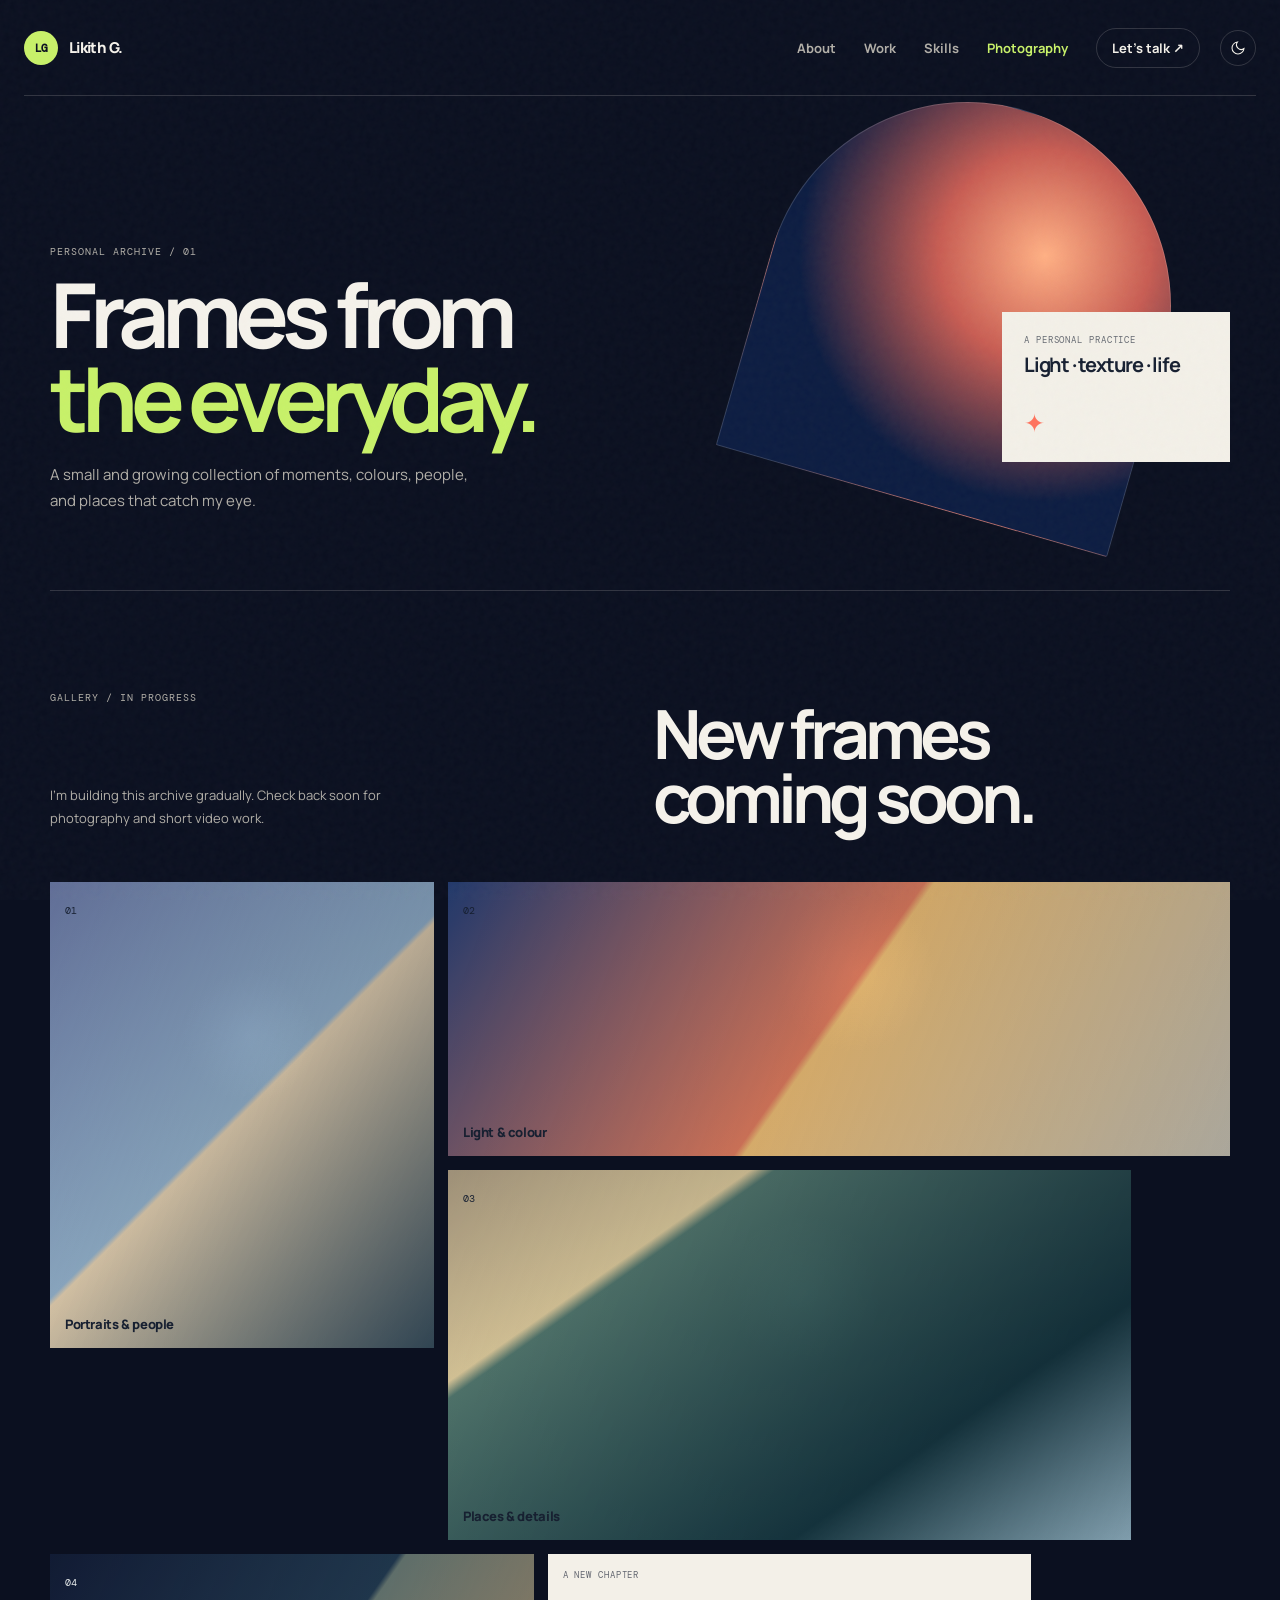
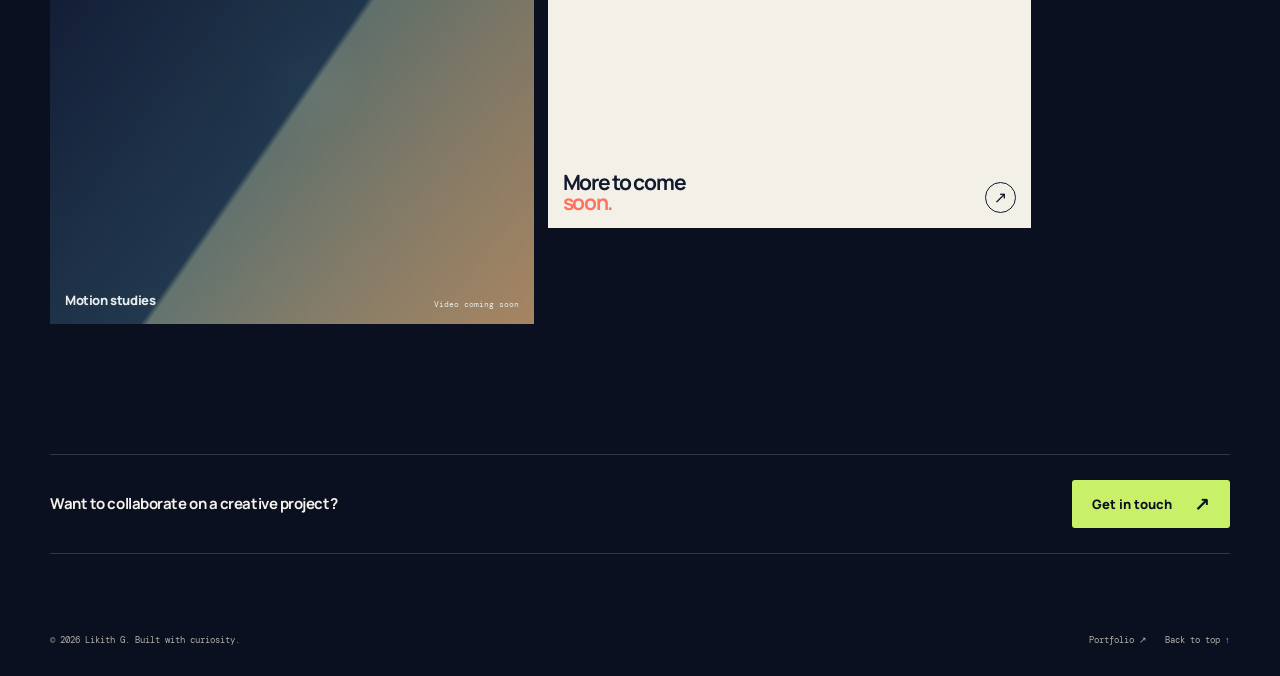
==== photography.html @ 0b2f6451 "Refresh portfolio design and add photography page" ====
<!doctype html>
<html lang="en">
  <head>
    <meta charset="UTF-8" />
    <meta name="viewport" content="width=device-width, initial-scale=1.0" />
    <meta name="description" content="Photography by Likith G — a personal archive of moments, places, and details." />
    <meta name="theme-color" content="#0b1020" />
    <title>Photography — Likith G</title>
    <link rel="preconnect" href="https://fonts.googleapis.com" />
    <link rel="preconnect" href="https://fonts.gstatic.com" crossorigin />
    <link href="https://fonts.googleapis.com/css2?family=DM+Mono:wght@400;500&amp;family=Manrope:wght@400;500;600;700;800&amp;display=swap" rel="stylesheet" />
    <link rel="stylesheet" href="styles.css" />
  </head>
  <body class="photography-page">
    <a class="skip-link" href="#main-content">Skip to content</a>
    <header class="site-header" id="top">
      <div class="nav-shell">
        <a class="brand" href="index.html" aria-label="Likith G — portfolio home"><span class="brand-mark">LG</span><span class="brand-name">Likith G.</span></a>
        <button class="nav-toggle" type="button" aria-expanded="false" aria-controls="primary-navigation" aria-label="Open menu"><span></span><span></span></button>
        <nav id="primary-navigation" class="primary-nav" aria-label="Primary navigation">
          <a href="index.html#about">About</a><a href="index.html#work">Work</a><a href="index.html#skills">Skills</a><a class="is-current" href="photography.html" aria-current="page">Photography</a><a href="index.html#contact" class="nav-contact">Let’s talk <span aria-hidden="true">↗</span></a>
        </nav>
        <button class="theme-toggle" type="button" aria-label="Switch to light theme" title="Switch theme"><svg class="sun-icon" viewBox="0 0 24 24" aria-hidden="true"><circle cx="12" cy="12" r="4"/><path d="M12 2v2M12 20v2M4.93 4.93l1.41 1.41M17.66 17.66l1.41 1.41M2 12h2M20 12h2M4.93 19.07l1.41-1.41M17.66 6.34l1.41-1.41"/></svg><svg class="moon-icon" viewBox="0 0 24 24" aria-hidden="true"><path d="M21 12.79A9 9 0 1 1 11.21 3 7 7 0 0 0 21 12.79Z"/></svg></button>
      </div>
    </header>

    <main id="main-content">
      <section class="photo-page-hero section-shell">
        <div class="reveal"><p class="eyebrow">PERSONAL ARCHIVE / 01</p><h1>Frames from<br /><em>the everyday.</em></h1><p>A small and growing collection of moments, colours, people, and places that catch my eye.</p></div>
        <div class="photo-page-stat reveal reveal-delay"><span class="mono-label">A PERSONAL PRACTICE</span><strong>Light · texture · life</strong><i aria-hidden="true">✦</i></div>
      </section>

      <section class="gallery-section section-shell" aria-labelledby="gallery-title">
        <div class="gallery-heading reveal"><p class="eyebrow">GALLERY / IN PROGRESS</p><h2 id="gallery-title">New frames<br />coming soon.</h2><p>I’m building this archive gradually. Check back soon for photography and short video work.</p></div>
        <div class="gallery-grid" aria-label="Photography gallery placeholders">
          <figure class="gallery-placeholder gallery-tall reveal"><span>01</span><figcaption>Portraits &amp; people</figcaption></figure>
          <figure class="gallery-placeholder gallery-sun reveal reveal-delay"><span>02</span><figcaption>Light &amp; colour</figcaption></figure>
          <figure class="gallery-placeholder gallery-wide reveal"><span>03</span><figcaption>Places &amp; details</figcaption></figure>
          <figure class="gallery-placeholder gallery-film reveal reveal-delay"><span>04</span><figcaption>Motion studies</figcaption><small>Video coming soon</small></figure>
          <a class="gallery-upload-note reveal" href="mailto:likhithacharya04@gmail.com"><span class="mono-label">A NEW CHAPTER</span><strong>More to come<br /><b>soon.</b></strong><span class="round-arrow">↗</span></a>
        </div>
      </section>

      <section class="photo-page-footer section-shell"><p>Want to collaborate on a creative project?</p><a class="button button-primary" href="mailto:likhithacharya04@gmail.com">Get in touch <span aria-hidden="true">↗</span></a></section>
    </main>
    <footer class="site-footer section-shell"><p>© <span id="year"></span> Likith G. Built with curiosity.</p><div><a href="index.html">Portfolio ↗</a><a href="#top">Back to top ↑</a></div></footer>
    <script src="script.js"></script>
  </body>
</html>
---- styles.css ----
:root {
  --ink: #f5f2eb;
  --ink-muted: #b2afa8;
  --ground: #0b1020;
  --ground-soft: #121a2d;
  --line: rgba(245, 242, 235, 0.16);
  --paper: #f3f0e8;
  --paper-ink: #121a2d;
  --coral: #ff735e;
  --lime: #c8f169;
  --blue: #7fa6ff;
  --mono: "DM Mono", ui-monospace, SFMono-Regular, Menlo, monospace;
  --sans: "Manrope", ui-sans-serif, system-ui, sans-serif;
  --shadow: 0 18px 50px rgba(0, 0, 0, 0.25);
}

* { box-sizing: border-box; }
html { scroll-behavior: smooth; }
body { margin: 0; background: var(--ground); color: var(--ink); font-family: var(--sans); overflow-x: hidden; }
body::before { content: ""; position: fixed; inset: 0; pointer-events: none; opacity: .36; z-index: 20; background-image: url("data:image/svg+xml,%3Csvg viewBox='0 0 180 180' xmlns='http://www.w3.org/2000/svg'%3E%3Cfilter id='n'%3E%3CfeTurbulence type='fractalNoise' baseFrequency='.8' numOctaves='4' stitchTiles='stitch'/%3E%3C/filter%3E%3Crect width='100%25' height='100%25' filter='url(%23n)' opacity='.08'/%3E%3C/svg%3E"); }
body.light-theme { --ink: #172031; --ink-muted: #606878; --ground: #f3f0e8; --ground-soft: #e8e3d9; --line: rgba(23, 32, 49, .17); --paper: #172031; --paper-ink: #f5f2eb; --shadow: 0 18px 50px rgba(23, 32, 49, .12); }
::selection { color: var(--ground); background: var(--lime); }
a { color: inherit; text-decoration: none; }
button { color: inherit; font: inherit; }
img { display: block; max-width: 100%; }
.section-shell { width: min(1180px, calc(100% - 48px)); margin-inline: auto; }
.skip-link { position: fixed; top: -60px; left: 24px; z-index: 100; padding: 10px 14px; color: var(--ground); background: var(--lime); border-radius: 6px; font-weight: 800; transition: top .2s; }
.skip-link:focus { top: 20px; }

/* nav */
.site-header { position: absolute; z-index: 10; top: 0; left: 0; width: 100%; }
.nav-shell { width: min(1250px, calc(100% - 48px)); min-height: 96px; margin: auto; display: flex; align-items: center; justify-content: space-between; gap: 20px; border-bottom: 1px solid var(--line); }
.brand { display: inline-flex; align-items: center; gap: 11px; font-weight: 800; letter-spacing: -.04em; }
.brand-mark { display: grid; width: 34px; height: 34px; place-items: center; color: var(--ground); background: var(--lime); border-radius: 50%; font-family: var(--mono); font-size: 11px; letter-spacing: -.08em; }
.brand-name { font-size: 15px; }
.primary-nav { display: flex; align-items: center; gap: 28px; margin-left: auto; }
.primary-nav > a:not(.nav-contact) { color: var(--ink-muted); font-size: 13px; font-weight: 700; transition: color .2s; }
.primary-nav > a:not(.nav-contact):hover, .site-footer a:hover { color: var(--lime); }
.nav-contact { padding: 10px 15px; border: 1px solid var(--line); border-radius: 100px; font-size: 13px; font-weight: 700; transition: background .2s, color .2s; }
.nav-contact:hover { color: var(--ground); background: var(--lime); border-color: var(--lime); }
.theme-toggle { width: 36px; height: 36px; display: grid; place-items: center; cursor: pointer; background: transparent; border: 1px solid var(--line); border-radius: 50%; }
.theme-toggle svg { width: 16px; fill: none; stroke: currentColor; stroke-width: 1.6px; }
.theme-toggle .sun-icon { display: none; }
.light-theme .theme-toggle .sun-icon { display: block; }.light-theme .theme-toggle .moon-icon { display: none; }
.nav-toggle { display: none; }

/* hero */
.hero { min-height: 760px; padding: 182px 4.5% 100px; display: grid; grid-template-columns: 1.05fr .95fr; align-items: center; gap: 60px; position: relative; }
.hero::before { content: ""; position: absolute; z-index: -1; inset: 0 -20vw; background: radial-gradient(ellipse at 70% 38%, rgba(127,166,255,.17), transparent 33%), radial-gradient(ellipse at 22% 70%, rgba(255,115,94,.1), transparent 28%); }
.kicker, .eyebrow { margin: 0; color: var(--ink-muted); font-family: var(--mono); font-size: 10px; letter-spacing: .1em; }
.kicker { display: flex; align-items: center; gap: 8px; margin-bottom: 26px; }
.status-dot { width: 7px; height: 7px; border-radius: 50%; background: var(--lime); box-shadow: 0 0 0 4px rgba(200,241,105,.15); }
h1, h2, h3, p { margin-top: 0; }
.hero h1 { margin-bottom: 26px; max-width: 680px; font-size: clamp(3.1rem, 6.2vw, 5.65rem); line-height: .99; letter-spacing: -.075em; font-weight: 800; }
h1 em, h2 em { color: var(--coral); font-style: normal; }
.hero-intro { max-width: 535px; margin-bottom: 33px; color: var(--ink-muted); font-size: 17px; line-height: 1.75; }
.hero-actions { display: flex; align-items: center; flex-wrap: wrap; gap: 25px; }
.button { display: inline-flex; align-items: center; justify-content: center; gap: 22px; padding: 15px 20px; border-radius: 3px; font-size: 13px; font-weight: 800; transition: transform .22s, box-shadow .22s, background .22s; }
.button:hover { transform: translateY(-3px); box-shadow: var(--shadow); }
.button-primary { color: var(--ground); background: var(--lime); }
.button-primary span, .button-light span { font-size: 19px; line-height: 0; }
.text-link { position: relative; font-family: var(--mono); font-size: 11px; color: var(--ink); border-bottom: 1px solid var(--line); padding-bottom: 5px; }
.text-link:hover { border-color: var(--lime); color: var(--lime); }
.hero-socials { display: flex; gap: 22px; margin-top: 60px; }
.hero-socials a { color: var(--ink-muted); font-family: var(--mono); font-size: 10px; transition: color .2s; }.hero-socials a:hover { color: var(--lime); }
.hero-visual { width: min(100%, 445px); height: 482px; justify-self: end; position: relative; }
.photo-frame { position: absolute; z-index: 2; width: min(78%, 355px); height: 440px; top: 18px; right: 36px; overflow: hidden; border-radius: 180px 180px 12px 12px; background: var(--blue); transform: rotate(3deg); box-shadow: var(--shadow); }
.photo-frame::after { content: ""; position: absolute; inset: 0; background: linear-gradient(180deg, transparent 50%, rgba(11,16,32,.28)); mix-blend-mode: multiply; }
.photo-frame img { width: 100%; height: 100%; object-fit: cover; object-position: 52% 32%; filter: saturate(.93) contrast(1.03); transform: scale(1.03); }
.orb { position: absolute; border-radius: 50%; }
.orb-one { z-index: 0; left: 0; top: 22px; width: 240px; height: 240px; border: 1px solid var(--line); background: radial-gradient(circle at 33% 33%, rgba(200,241,105,.55), rgba(200,241,105,.05) 64%); }.orb-two { z-index: 1; right: 0; bottom: 14px; width: 145px; height: 145px; background: var(--coral); }
.float-card { position: absolute; z-index: 3; padding: 14px 16px; background: var(--paper); color: var(--paper-ink); box-shadow: var(--shadow); }.float-card-top { top: 72px; left: 0; transform: rotate(-6deg); }.float-card-bottom { display: flex; align-items: center; gap: 9px; right: 0; bottom: 52px; padding: 12px 16px; transform: rotate(-4deg); font-size: 11px; font-weight: 800; }.float-card strong { display: block; margin-top: 4px; font-size: 16px; letter-spacing: -.04em; }.mono-label { display: block; font-family: var(--mono); font-size: 9px; letter-spacing: .1em; opacity: .64; }.sparkle { color: var(--coral); font-size: 20px; }.scribble { position: absolute; z-index: 3; width: 138px; left: 4px; bottom: 31px; color: var(--lime); transform: rotate(-10deg); }

/* ticker */
.ticker { width: 100%; overflow: hidden; padding: 14px 0; border-top: 1px solid var(--line); border-bottom: 1px solid var(--line); background: var(--ground-soft); }.ticker-track { width: max-content; display: flex; align-items: center; gap: 26px; font-family: var(--mono); font-size: 10px; letter-spacing: .09em; white-space: nowrap; animation: ticker 26s linear infinite; }.ticker-track i { color: var(--coral); font-style: normal; font-size: 15px; }@keyframes ticker { to { transform: translateX(-50%); } }

/* shared sections */
.about, .work, .skills { padding-block: 140px; }.section-heading h2 { margin: 15px 0 0; font-size: clamp(2.4rem, 4.6vw, 4.25rem); line-height: 1.02; letter-spacing: -.066em; }.about { display: grid; grid-template-columns: .92fr 1.08fr; gap: clamp(48px, 11vw, 160px); }.about-content { padding-top: 5px; }.large-copy { margin-bottom: 24px; font-size: clamp(1.35rem, 2.3vw, 1.78rem); line-height: 1.42; letter-spacing: -.036em; font-weight: 600; }.about-content > p:last-of-type { max-width: 630px; color: var(--ink-muted); font-size: 15px; line-height: 1.8; }.about-facts { display: grid; grid-template-columns: 1fr 1fr; gap: 18px; margin-top: 45px; padding-top: 25px; border-top: 1px solid var(--line); }.about-facts strong { display: block; margin: 8px 0 3px; font-size: 14px; }.about-facts small { color: var(--ink-muted); font-size: 11px; line-height: 1.5; }

/* projects */
.work { border-top: 1px solid var(--line); }.work-header { display: flex; align-items: end; justify-content: space-between; gap: 30px; margin-bottom: 58px; }.project-filters { display: flex; border-bottom: 1px solid var(--line); }.filter-button { cursor: pointer; border: 0; padding: 9px 11px; background: transparent; color: var(--ink-muted); font-family: var(--mono); font-size: 10px; transition: color .2s, border-color .2s; border-bottom: 2px solid transparent; }.filter-button:hover, .filter-button.is-active { color: var(--ink); border-color: var(--lime); }.projects-grid { display: grid; grid-template-columns: 1fr 1fr; gap: 54px 26px; }.project-card { min-width: 0; transition: opacity .28s, transform .28s; }.project-card.is-hidden { display: none; }.project-card-wide { grid-column: 1 / -1; display: grid; grid-template-columns: 1.2fr .8fr; gap: 34px; align-items: center; }.project-art { position: relative; overflow: hidden; display: block; height: 340px; border-radius: 4px; transition: transform .3s; }.project-card:hover .project-art { transform: translateY(-5px); }.project-arrow { position: absolute; z-index: 5; top: 18px; right: 18px; display: grid; place-items: center; width: 38px; height: 38px; color: var(--paper-ink); background: var(--paper); border-radius: 50%; font-size: 19px; opacity: 0; transform: translate(-5px, 5px); transition: opacity .25s, transform .25s; }.project-card:hover .project-arrow { opacity: 1; transform: translate(0, 0); }.project-info { padding-top: 19px; }.project-meta { display: flex; justify-content: space-between; margin-bottom: 13px; color: var(--ink-muted); font-family: var(--mono); font-size: 9px; letter-spacing: .1em; }.project-info h3 { margin-bottom: 10px; font-size: clamp(1.25rem, 2vw, 1.65rem); letter-spacing: -.05em; }.project-info p { max-width: 490px; margin-bottom: 18px; color: var(--ink-muted); font-size: 13px; line-height: 1.75; }.tags { display: flex; flex-wrap: wrap; gap: 7px; }.tags span { padding: 6px 8px; border: 1px solid var(--line); color: var(--ink-muted); border-radius: 3px; font-family: var(--mono); font-size: 9px; }.project-links { display: flex; flex-wrap: wrap; gap: 14px; margin-top: 19px; }.project-links a { color: var(--ink); font-family: var(--mono); font-size: 10px; border-bottom: 1px solid var(--line); padding-bottom: 4px; }.project-links a:hover { color: var(--lime); border-color: var(--lime); }
/* project art */
.art-learning { padding: 18px; background: #8699ec; }.browser-chrome { display: flex; align-items: center; gap: 5px; height: 30px; padding: 0 11px; color: rgba(255,255,255,.72); background: #324477; border-radius: 8px 8px 0 0; font-family: var(--mono); font-size: 8px; }.browser-chrome i { width: 6px; height: 6px; background: #dae1ff; border-radius: 50%; }.browser-chrome span { margin-left: 8px; }.learning-window { display: grid; grid-template-columns: 28% 1fr; min-height: 250px; background: #f4f6ff; }.learning-sidebar { background: #1d2b53; }.learning-main { padding: 32px 28px; color: #233158; }.learning-main b { font-size: 22px; letter-spacing: -.07em; }.fake-progress { width: 100%; height: 9px; margin: 20px 0 25px; overflow: hidden; background: #d7def7; border-radius: 10px; }.fake-progress span { display: block; width: 68%; height: 100%; background: var(--coral); border-radius: inherit; }.fake-lessons { display: grid; gap: 9px; }.fake-lessons i { height: 22px; background: #dce4ff; border-radius: 3px; }.fake-lessons i:nth-child(2) { width: 75%; }.fake-lessons i:nth-child(3) { width: 88%; }
.art-bookstore { display: flex; align-items: end; justify-content: space-between; padding: 35px; background: #f2d4a1; }.bookstore-copy { position: relative; z-index: 2; color: #1d2638; }.bookstore-copy small { font-family: var(--mono); font-size: 9px; letter-spacing: .09em; }.bookstore-copy b { display: block; margin-top: 10px; font-size: 45px; line-height: .83; letter-spacing: -.09em; }.book-stack { position: absolute; top: 49px; right: 39px; width: 165px; height: 220px; transform: rotate(12deg); }.book { position: absolute; left: 0; width: 145px; height: 42px; border-radius: 3px 5px 5px 3px; box-shadow: 6px 8px 0 rgba(34, 37, 40, .13); }.book::before { content: ""; position: absolute; left: 13px; top: 0; bottom: 0; width: 8px; border-left: 1px solid rgba(0,0,0,.15); border-right: 1px solid rgba(0,0,0,.13); }.book-one { top: 19px; background: #1c2e5d; }.book-two { top: 65px; left: 20px; background: #e65e48; }.book-three { top: 111px; left: 4px; background: #d6a943; }.book-four { top: 157px; left: 28px; background: #3f785c; }
.art-registration { background: #f5f0e9; padding: 28px; }.registration-form { width: 76%; min-height: 282px; padding: 22px; color: #1a2636; background: white; box-shadow: 18px 20px 0 #c7efa7; transform: rotate(-3deg); }.registration-form small { color: #597556; font-family: var(--mono); font-size: 9px; letter-spacing: .1em; }.registration-form b { display: block; margin: 15px 0 22px; font-size: 29px; line-height: .92; letter-spacing: -.08em; }.registration-form div { display: grid; gap: 9px; }.registration-form i { height: 10px; background: #e7e8e6; border-radius: 2px; }.registration-form i:nth-child(2) { width: 80%; }.registration-form i:nth-child(3) { width: 66%; }.registration-form button { margin-top: 18px; padding: 8px 13px; color: #1a2636; border: 0; background: #c7efa7; font-size: 9px; font-weight: 800; }.art-image { background: var(--ground-soft); }.art-image img, .art-rice img { width: 100%; height: 100%; object-fit: cover; }.art-image img { filter: saturate(.85) contrast(1.05); }.art-image::after { content: ""; position: absolute; inset: 0; background: linear-gradient(140deg, rgba(11,16,32,.02), rgba(11,16,32,.68)); }.image-overlay { position: absolute; z-index: 2; bottom: 21px; left: 21px; padding: 7px 9px; color: var(--ground); background: var(--lime); font-family: var(--mono); font-size: 9px; letter-spacing: .08em; }.art-rice { height: 300px; }.art-rice img { filter: saturate(.8) brightness(.88); }.rice-panel { position: absolute; z-index: 2; left: 0; bottom: 0; padding: 24px; color: #f7f1ea; background: #214531; }.rice-panel span { display: block; margin-bottom: 7px; font-family: var(--mono); font-size: 9px; letter-spacing: .09em; color: #b9e998; }.rice-panel strong { font-size: 21px; line-height: .99; letter-spacing: -.05em; }

/* skills */
.skills { border-top: 1px solid var(--line); }.skill-columns { display: grid; grid-template-columns: repeat(3,1fr); margin-top: 66px; border-top: 1px solid var(--line); }.skill-group { padding: 25px 30px 30px 0; min-height: 197px; border-right: 1px solid var(--line); }.skill-group + .skill-group { padding-left: 30px; }.skill-group:last-child { border-right: 0; }.skill-index { color: var(--coral); font-family: var(--mono); font-size: 10px; }.skill-group h3 { margin: 35px 0 11px; font-size: 19px; letter-spacing: -.05em; }.skill-group p { max-width: 290px; color: var(--ink-muted); font-size: 13px; line-height: 1.7; }

/* photography */
.photography-teaser { display: grid; grid-template-columns: 1fr 1fr; align-items: center; gap: clamp(45px, 10vw, 135px); padding: 130px 8%; border-top: 1px solid var(--line); }.photography-teaser-art { position: relative; height: 315px; background: #d8ecff; overflow: hidden; transform: rotate(-2deg); }.photography-teaser-art::after { content: ""; position: absolute; inset: auto -20% -42% auto; width: 245px; height: 245px; border-radius: 50%; background: #ff835f; }.polaroid { position: absolute; z-index: 2; width: 128px; height: 155px; padding: 12px; color: #132343; background: #fffaf1; box-shadow: 8px 12px 0 rgba(20,37,73,.12); font-family: var(--mono); font-size: 9px; }.polaroid i { display: block; height: 102px; margin-top: 9px; background: linear-gradient(145deg,#456e9d 0%,#a2c7e6 49%,#efc893 50%,#b86558 100%); }.polaroid-one { left: 15%; top: 42px; transform: rotate(-13deg); }.polaroid-two { left: 39%; top: 82px; transform: rotate(8deg); }.polaroid-two i { background: linear-gradient(160deg,#293c69,#5e7595 49%,#e3d7c4 50%,#eaa46e); }.polaroid-three { right: 10%; top: 39px; transform: rotate(18deg); }.polaroid-three i { background: linear-gradient(130deg,#5b3147,#df9d91 48%,#f6d06d 49%,#92a955); }.camera-mark { position: absolute; z-index: 4; right: 16px; bottom: 11px; color: #19376f; font-size: 60px; line-height: 1; }.photography-teaser-copy h2 { margin: 15px 0 19px; font-size: clamp(2.15rem,4vw,3.6rem); line-height: 1.02; letter-spacing: -.067em; }.photography-teaser-copy p:not(.eyebrow) { max-width: 430px; margin-bottom: 27px; color: var(--ink-muted); font-size: 14px; line-height: 1.75; }.photography-page .primary-nav > a.is-current { color: var(--lime); }
.photo-page-hero { min-height: 590px; padding-top: 184px; display: flex; align-items: center; justify-content: space-between; gap: 55px; position: relative; }.photo-page-hero::after { content: ""; position: absolute; z-index: -1; top: 102px; right: 5%; width: min(37vw,405px); height: min(37vw,405px); border: 1px solid var(--line); border-radius: 50% 50% 2px 2px; background: radial-gradient(circle at 65% 33%, #ffb084, #c85d53 28%,#0d1d42 65%); transform: rotate(16deg); }.photo-page-hero h1 { margin: 14px 0 22px; font-size: clamp(3.4rem,7vw,6.4rem); line-height: .94; letter-spacing: -.08em; }.photo-page-hero h1 em { color: var(--lime); }.photo-page-hero p:not(.eyebrow) { max-width: 430px; color: var(--ink-muted); font-size: 15px; line-height: 1.75; }.photo-page-stat { width: 228px; padding: 22px; color: #172031; background: var(--paper); transform: rotate(-5deg); }.photo-page-stat strong { display: block; margin-top: 9px; font-size: 20px; line-height: 1.03; letter-spacing: -.06em; }.photo-page-stat i { display: block; margin-top: 30px; color: var(--coral); font-size: 25px; font-style: normal; }.gallery-section { padding-block: 100px 130px; border-top: 1px solid var(--line); }.gallery-heading { display: grid; grid-template-columns: 1fr 1fr; gap: 25px; margin-bottom: 52px; }.gallery-heading h2 { grid-row: span 2; margin: 11px 0 0; font-size: clamp(2.7rem,5.3vw,4.65rem); line-height: .94; letter-spacing: -.075em; }.gallery-heading p:not(.eyebrow) { max-width: 340px; align-self: end; margin: 0; color: var(--ink-muted); font-size: 13px; line-height: 1.75; }.gallery-grid { display: grid; grid-template-columns: repeat(12, 1fr); grid-auto-rows: 82px; gap: 14px; }.gallery-placeholder, .gallery-upload-note { position: relative; overflow: hidden; margin: 0; padding: 15px; color: #172031; }.gallery-placeholder span { position: relative; z-index: 2; font-family: var(--mono); font-size: 10px; }.gallery-placeholder figcaption { position: absolute; z-index: 2; bottom: 15px; left: 15px; font-size: 13px; font-weight: 800; letter-spacing: -.03em; }.gallery-placeholder small { position: absolute; z-index: 2; right: 15px; bottom: 15px; font-family: var(--mono); font-size: 8px; }.gallery-placeholder::after { content: ""; position: absolute; inset: 0; mix-blend-mode: multiply; background: radial-gradient(circle at 52% 33%, rgba(255,255,255,.3),transparent 18%),linear-gradient(110deg,rgba(4,15,45,.06),rgba(4,15,45,.3)); }.gallery-tall { grid-column: span 4; grid-row: span 5; background: linear-gradient(135deg,#66749e,#9bbad2 49%,#efd9b5 50%,#445f6d); }.gallery-sun { grid-column: span 8; grid-row: span 3; background: linear-gradient(125deg,#223b70,#f08463 49%,#ffcb7b 50%,#f3e9cf); }.gallery-wide { grid-column: span 7; grid-row: span 4; background: linear-gradient(145deg,#a7987e,#e3cf9e 25%,#547a70 27%,#193e48 72%,#b6dce6); }.gallery-film { grid-column: span 5; grid-row: span 4; color: #e8ecec; background: linear-gradient(125deg,#121c36,#264159 47%,#75877e 48%,#ecb982); }.gallery-upload-note { grid-column: span 5; grid-row: span 3; display: flex; flex-direction: column; justify-content: space-between; color: var(--paper-ink); background: var(--paper); transition: transform .25s; }.gallery-upload-note:hover { transform: translateY(-4px); }.gallery-upload-note strong { font-size: 21px; line-height: .95; letter-spacing: -.06em; }.gallery-upload-note strong b { color: var(--coral); }.round-arrow { position: absolute; right: 15px; bottom: 15px; display: grid; width: 31px; height: 31px; place-items: center; border: 1px solid currentColor; border-radius: 50%; }.photo-page-footer { display: flex; justify-content: space-between; align-items: center; gap: 20px; margin-bottom: 80px; padding: 25px 0; border-top: 1px solid var(--line); border-bottom: 1px solid var(--line); }.photo-page-footer p { margin: 0; font-size: 15px; font-weight: 700; letter-spacing: -.03em; }

/* contact/footer */
.contact { padding: 10px 0 82px; }.contact-card { display: grid; grid-template-columns: 1fr auto; gap: 40px; padding: 68px clamp(28px, 7vw, 84px); color: var(--paper-ink); background: var(--paper); border-radius: 5px; }.contact .eyebrow { color: inherit; opacity: .58; }.contact h2 { margin: 16px 0 18px; font-size: clamp(2.4rem, 4.8vw, 4.1rem); line-height: 1; letter-spacing: -.07em; }.contact h2 em { color: var(--coral); }.contact-copy { max-width: 510px; margin: 0; font-size: 14px; line-height: 1.75; opacity: .7; }.contact-actions { align-self: end; display: flex; flex-direction: column; align-items: flex-start; gap: 13px; }.button-light { color: var(--ink); background: var(--ground); }.copy-email { cursor: pointer; padding: 0 0 4px; color: inherit; background: transparent; border: 0; border-bottom: 1px solid currentColor; font-family: var(--mono); font-size: 10px; opacity: .76; }.copy-status { height: 13px; font-family: var(--mono); font-size: 9px; opacity: .7; }.site-footer { display: flex; justify-content: space-between; gap: 18px; padding-bottom: 30px; color: var(--ink-muted); font-family: var(--mono); font-size: 9px; }.site-footer p { margin: 0; }.site-footer div { display: flex; gap: 18px; }

/* motion & responsive */
.reveal { opacity: 0; transform: translateY(24px); transition: opacity .7s ease, transform .7s ease; }.reveal.is-visible { opacity: 1; transform: none; }.reveal-delay { transition-delay: .14s; }
@media (max-width: 820px) { .nav-shell { min-height: 78px; }.nav-toggle { z-index: 12; display: grid; gap: 5px; width: 36px; height: 36px; padding: 9px; cursor: pointer; border: 1px solid var(--line); border-radius: 50%; background: transparent; }.nav-toggle span { height: 1px; width: 100%; background: currentColor; transition: transform .2s; }.nav-toggle.is-open span:first-child { transform: translateY(3px) rotate(45deg); }.nav-toggle.is-open span:last-child { transform: translateY(-3px) rotate(-45deg); }.primary-nav { position: fixed; z-index: 10; inset: 0; display: flex; flex-direction: column; justify-content: center; gap: 28px; background: var(--ground); transform: translateX(100%); transition: transform .3s; }.primary-nav.is-open { transform: translateX(0); }.primary-nav > a:not(.nav-contact) { font-size: 25px; color: var(--ink); }.theme-toggle { margin-left: auto; margin-right: 3px; }.hero { min-height: unset; grid-template-columns: 1fr; padding-top: 152px; padding-bottom: 80px; gap: 46px; }.hero-visual { justify-self: center; transform: scale(.93); transform-origin: center top; margin-bottom: -28px; }.about { grid-template-columns: 1fr; gap: 42px; }.work-header { align-items: start; flex-direction: column; }.contact-card { grid-template-columns: 1fr; }.contact-actions { align-self: start; }.projects-grid { gap: 45px 18px; }.project-card-wide { gap: 20px; }.skill-columns { grid-template-columns: 1fr; }.skill-group, .skill-group + .skill-group { min-height: auto; padding: 24px 0; border-right: 0; border-bottom: 1px solid var(--line); }.skill-group h3 { margin-top: 18px; }.photography-teaser { grid-template-columns: 1fr; padding-inline: 0; }.photography-teaser-art { max-width: 500px; width: 100%; }.photo-page-hero { min-height: 630px; padding-top: 156px; align-items: start; flex-direction: column; justify-content: center; }.photo-page-hero::after { top: 125px; right: -30px; width: 270px; height: 270px; opacity: .62; }.photo-page-stat { align-self: end; margin-right: 7%; }.gallery-heading { grid-template-columns: 1fr; }.gallery-heading h2 { grid-row: auto; }.gallery-heading p:not(.eyebrow) { margin-top: 6px; }.gallery-grid { grid-auto-rows: 75px; }.photo-page-footer { margin-bottom: 55px; } }
@media (max-width: 580px) { .section-shell, .nav-shell { width: min(100% - 32px, 1180px); }.brand-name { display: none; }.hero { padding-inline: 0; }.hero h1 { font-size: clamp(2.8rem, 14vw, 4.1rem); }.hero-intro { font-size: 15px; }.hero-actions { gap: 20px; }.hero-socials { margin-top: 43px; }.hero-visual { height: 420px; transform: scale(.83); margin: -20px -28px -72px; }.ticker-track { gap: 18px; }.about, .work, .skills { padding-block: 92px; }.about-facts { grid-template-columns: 1fr; }.project-filters { width: 100%; }.filter-button { flex: 1; padding-inline: 2px; }.projects-grid { grid-template-columns: 1fr; }.project-card-wide { grid-column: auto; grid-template-columns: 1fr; }.project-art { height: 290px; }.art-rice { height: 270px; }.bookstore-copy b { font-size: 40px; }.book-stack { transform: scale(.78) rotate(12deg); transform-origin: top right; right: 4px; }.contact { padding-bottom: 55px; }.contact-card { padding: 42px 24px; }.site-footer { flex-direction: column; }.site-footer div { flex-wrap: wrap; gap: 12px 18px; }.photography-teaser { padding-block: 80px; }.photography-teaser-art { height: 260px; }.polaroid { transform: scale(.78) !important; transform-origin: top left; }.polaroid-one { left: 5%; }.polaroid-two { left: 31%; }.polaroid-three { right: -12%; }.photo-page-hero { min-height: 550px; }.photo-page-hero h1 { font-size: clamp(3.2rem,16vw,4.6rem); }.photo-page-stat { width: 185px; padding: 17px; }.photo-page-stat strong { font-size: 17px; }.gallery-section { padding-block: 75px; }.gallery-grid { grid-template-columns: repeat(2,1fr); grid-auto-rows: 104px; }.gallery-tall { grid-column: span 1; grid-row: span 3; }.gallery-sun { grid-column: span 1; grid-row: span 2; }.gallery-wide { grid-column: span 2; grid-row: span 2; }.gallery-film, .gallery-upload-note { grid-column: span 1; grid-row: span 2; }.photo-page-footer { align-items: start; flex-direction: column; } }
@media (prefers-reduced-motion: reduce) { html { scroll-behavior: auto; }.ticker-track { animation: none; }.reveal { opacity: 1; transform: none; transition: none; } }
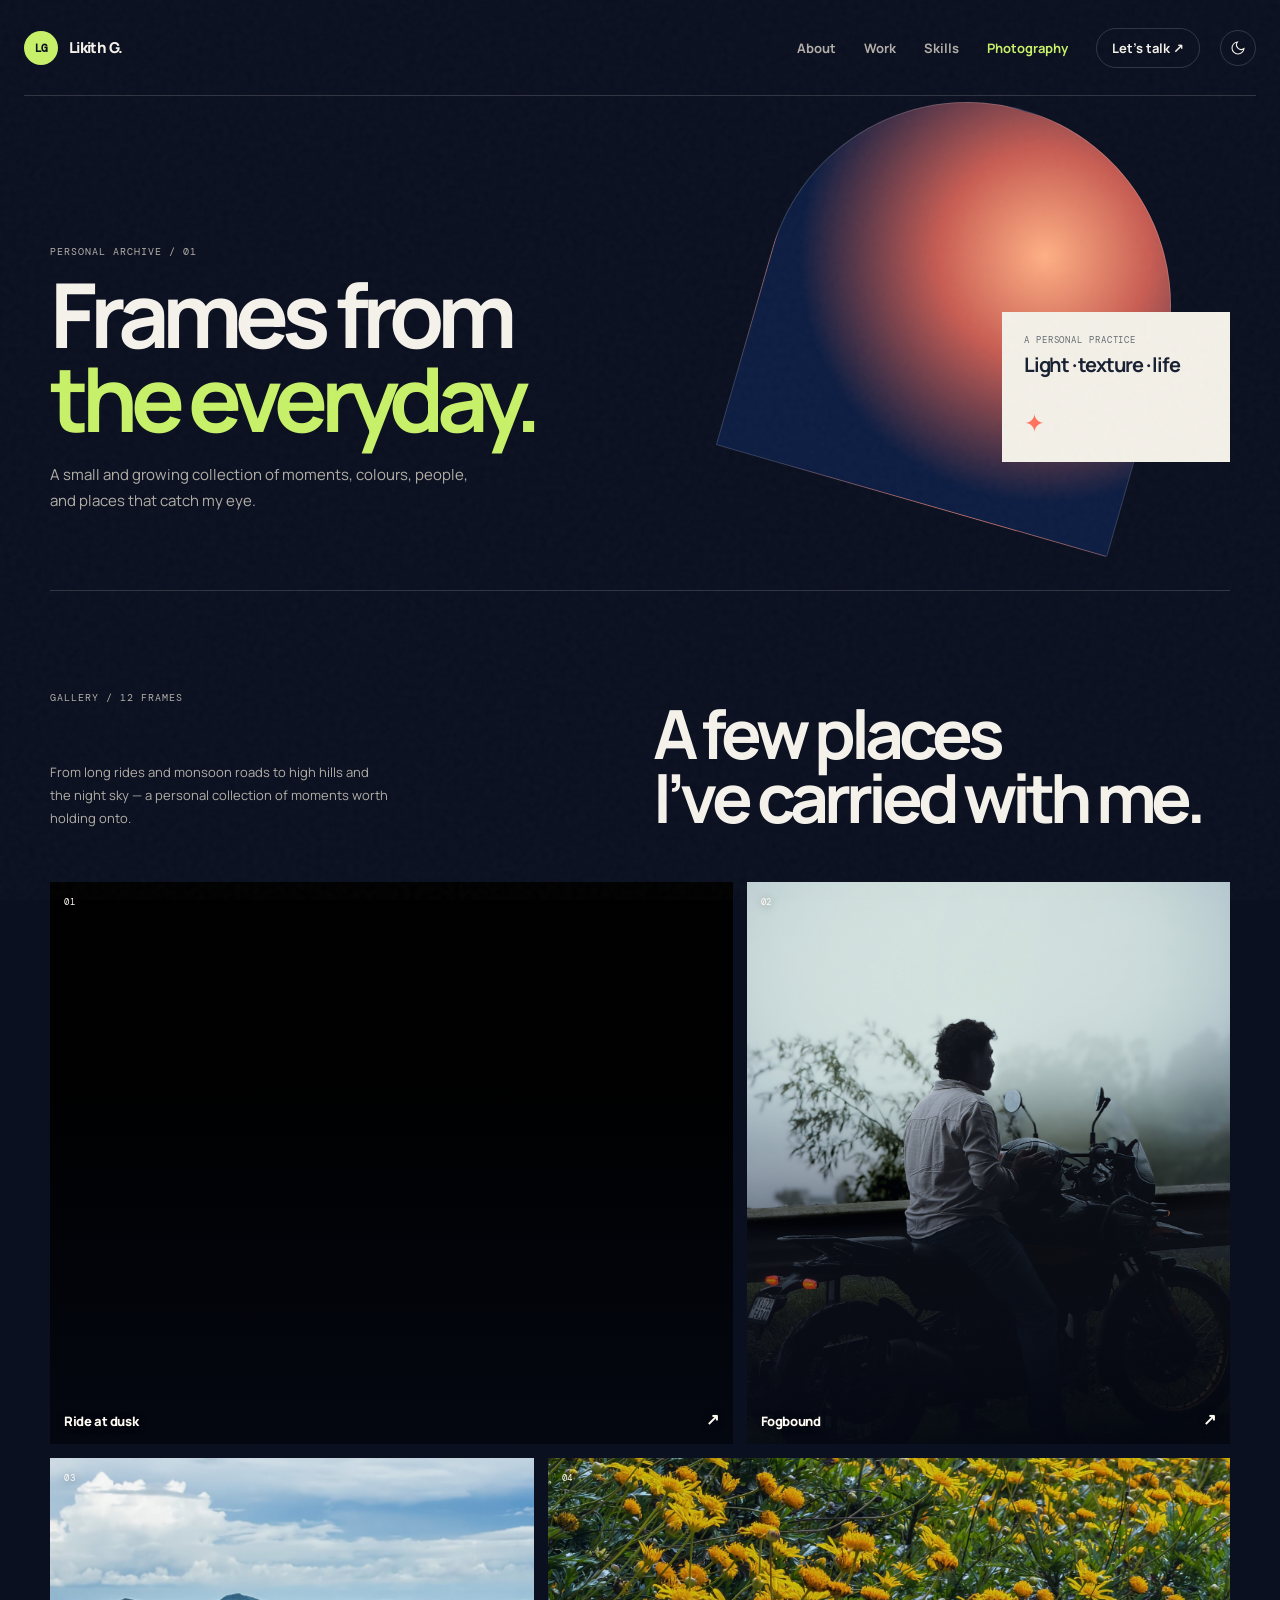
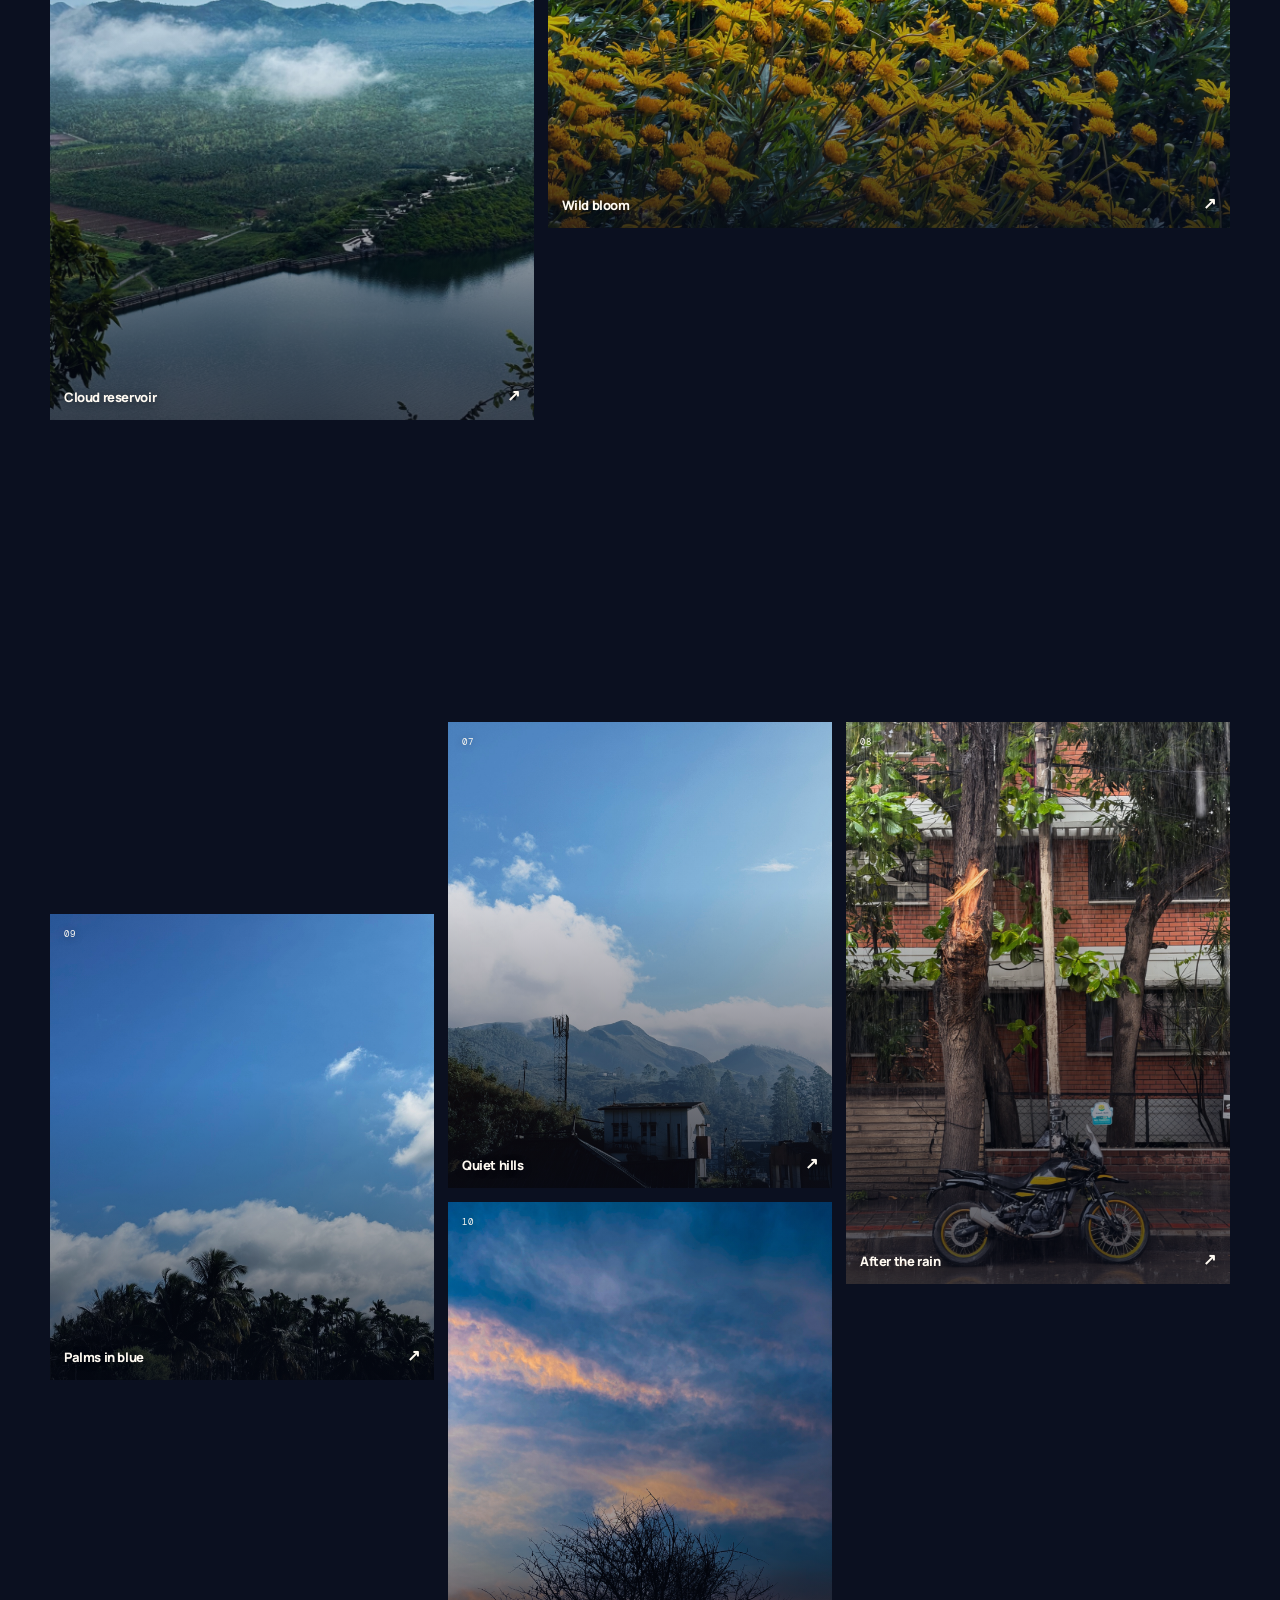
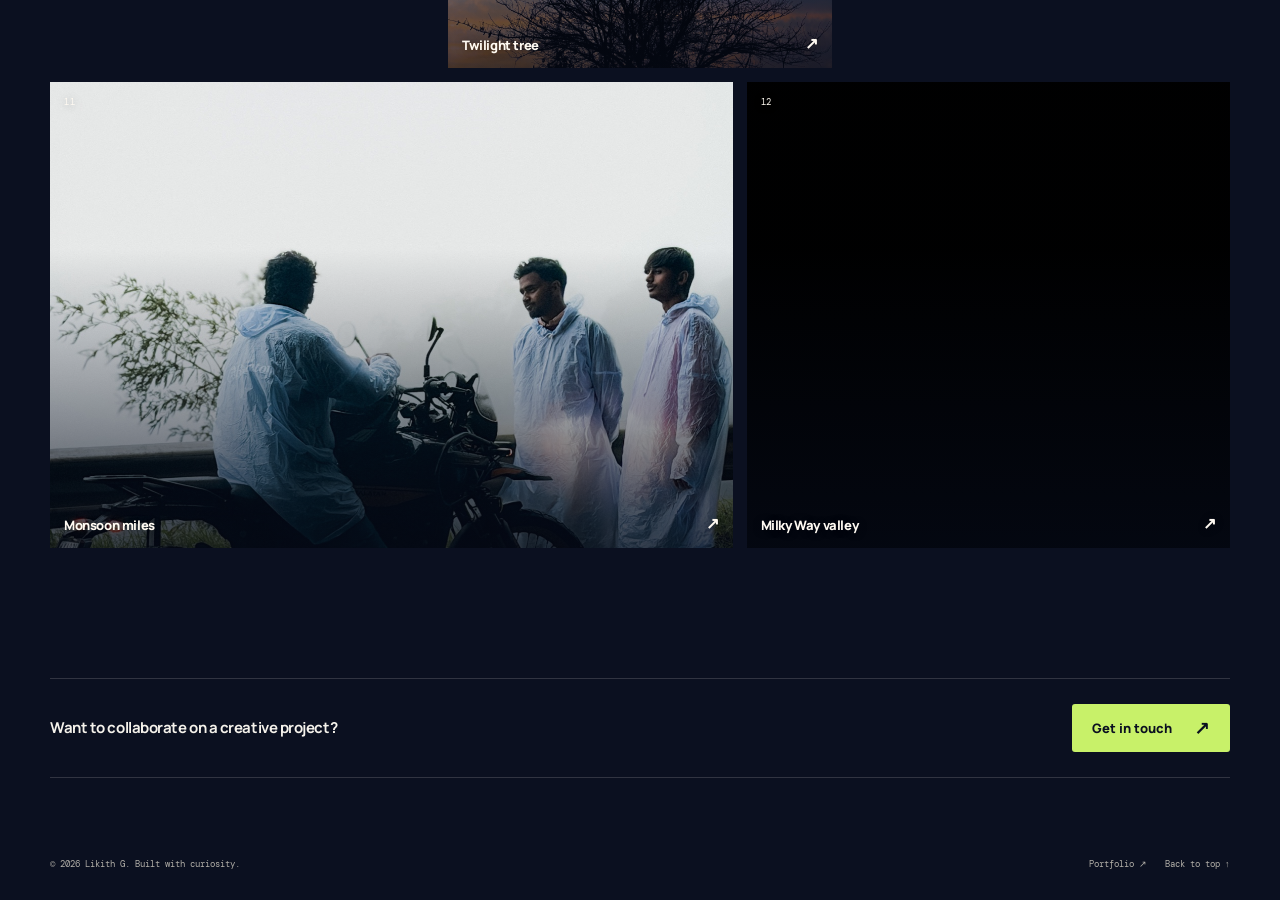
==== commit bc1d12e5: "Add photography gallery" ====
--- a/photography.html
+++ b/photography.html
@@ -31,13 +31,20 @@
       </section>
 
       <section class="gallery-section section-shell" aria-labelledby="gallery-title">
-        <div class="gallery-heading reveal"><p class="eyebrow">GALLERY / IN PROGRESS</p><h2 id="gallery-title">New frames<br />coming soon.</h2><p>I’m building this archive gradually. Check back soon for photography and short video work.</p></div>
-        <div class="gallery-grid" aria-label="Photography gallery placeholders">
-          <figure class="gallery-placeholder gallery-tall reveal"><span>01</span><figcaption>Portraits &amp; people</figcaption></figure>
-          <figure class="gallery-placeholder gallery-sun reveal reveal-delay"><span>02</span><figcaption>Light &amp; colour</figcaption></figure>
-          <figure class="gallery-placeholder gallery-wide reveal"><span>03</span><figcaption>Places &amp; details</figcaption></figure>
-          <figure class="gallery-placeholder gallery-film reveal reveal-delay"><span>04</span><figcaption>Motion studies</figcaption><small>Video coming soon</small></figure>
-          <a class="gallery-upload-note reveal" href="mailto:likhithacharya04@gmail.com"><span class="mono-label">A NEW CHAPTER</span><strong>More to come<br /><b>soon.</b></strong><span class="round-arrow">↗</span></a>
+        <div class="gallery-heading reveal"><p class="eyebrow">GALLERY / 12 FRAMES</p><h2 id="gallery-title">A few places<br />I’ve carried with me.</h2><p>From long rides and monsoon roads to high hills and the night sky — a personal collection of moments worth holding onto.</p></div>
+        <div class="gallery-grid photo-gallery" aria-label="Photography gallery">
+          <a class="photo-card photo-card-featured reveal" href="assets/photography/ride-at-dusk.jpg" target="_blank" rel="noopener noreferrer"><img src="assets/photography/ride-at-dusk.jpg" alt="Motorcycle silhouetted against a warm sunset" fetchpriority="high" /><span class="photo-index">01</span><span class="photo-caption">Ride at dusk <i>↗</i></span></a>
+          <a class="photo-card photo-card-tall reveal reveal-delay" href="assets/photography/mist-ride.jpg" target="_blank" rel="noopener noreferrer"><img src="assets/photography/mist-ride.jpg" alt="Motorcyclist pausing on a misty road" loading="lazy" /><span class="photo-index">02</span><span class="photo-caption">Fogbound <i>↗</i></span></a>
+          <a class="photo-card photo-card-water reveal" href="assets/photography/mist-over-water.jpg" target="_blank" rel="noopener noreferrer"><img src="assets/photography/mist-over-water.jpg" alt="Misty valley and reservoir beneath storm clouds" loading="lazy" /><span class="photo-index">03</span><span class="photo-caption">Cloud reservoir <i>↗</i></span></a>
+          <a class="photo-card photo-card-flowers reveal reveal-delay" href="assets/photography/golden-flowers.jpg" target="_blank" rel="noopener noreferrer"><img src="assets/photography/golden-flowers.jpg" alt="A field of golden yellow flowers" loading="lazy" /><span class="photo-index">04</span><span class="photo-caption">Wild bloom <i>↗</i></span></a>
+          <a class="photo-card photo-card-sky reveal" href="assets/photography/painted-sky.jpg" target="_blank" rel="noopener noreferrer"><img src="assets/photography/painted-sky.jpg" alt="Orange sunset below a blue evening sky" loading="lazy" /><span class="photo-index">05</span><span class="photo-caption">Painted sky <i>↗</i></span></a>
+          <a class="photo-card photo-card-night reveal reveal-delay" href="assets/photography/night-portrait.jpg" target="_blank" rel="noopener noreferrer"><img src="assets/photography/night-portrait.jpg" alt="Person standing beneath a star-filled night sky" loading="lazy" /><span class="photo-index">06</span><span class="photo-caption">Night field <i>↗</i></span></a>
+          <a class="photo-card photo-card-hills reveal" href="assets/photography/ooty-hills.jpg" target="_blank" rel="noopener noreferrer"><img src="assets/photography/ooty-hills.jpg" alt="Blue sky over green mountains in Ooty" loading="lazy" /><span class="photo-index">07</span><span class="photo-caption">Quiet hills <i>↗</i></span></a>
+          <a class="photo-card photo-card-rain reveal reveal-delay" href="assets/photography/rainy-ride.jpg" target="_blank" rel="noopener noreferrer"><img src="assets/photography/rainy-ride.jpg" alt="Motorcycle parked beneath trees in the rain" loading="lazy" /><span class="photo-index">08</span><span class="photo-caption">After the rain <i>↗</i></span></a>
+          <a class="photo-card photo-card-palm reveal" href="assets/photography/palms-in-blue.jpg" target="_blank" rel="noopener noreferrer"><img src="assets/photography/palms-in-blue.jpg" alt="Palm trees against a rich blue sky" loading="lazy" /><span class="photo-index">09</span><span class="photo-caption">Palms in blue <i>↗</i></span></a>
+          <a class="photo-card photo-card-twilight reveal reveal-delay" href="assets/photography/twilight-tree.jpg" target="_blank" rel="noopener noreferrer"><img src="assets/photography/twilight-tree.jpg" alt="Tree silhouette beneath a glowing twilight sky" loading="lazy" /><span class="photo-index">10</span><span class="photo-caption">Twilight tree <i>↗</i></span></a>
+          <a class="photo-card photo-card-friends reveal" href="assets/photography/mist-ride-friends.jpg" target="_blank" rel="noopener noreferrer"><img src="assets/photography/mist-ride-friends.jpg" alt="Friends gathered around a motorcycle on a misty day" loading="lazy" /><span class="photo-index">11</span><span class="photo-caption">Monsoon miles <i>↗</i></span></a>
+          <a class="photo-card photo-card-milky reveal reveal-delay" href="assets/photography/milky-way-valley.jpg" target="_blank" rel="noopener noreferrer"><img src="assets/photography/milky-way-valley.jpg" alt="Star-filled sky above a green valley" loading="lazy" /><span class="photo-index">12</span><span class="photo-caption">Milky Way valley <i>↗</i></span></a>
         </div>
       </section>
 
--- a/styles.css
+++ b/styles.css
@@ -90,6 +90,7 @@
 /* photography */
 .photography-teaser { display: grid; grid-template-columns: 1fr 1fr; align-items: center; gap: clamp(45px, 10vw, 135px); padding: 130px 8%; border-top: 1px solid var(--line); }.photography-teaser-art { position: relative; height: 315px; background: #d8ecff; overflow: hidden; transform: rotate(-2deg); }.photography-teaser-art::after { content: ""; position: absolute; inset: auto -20% -42% auto; width: 245px; height: 245px; border-radius: 50%; background: #ff835f; }.polaroid { position: absolute; z-index: 2; width: 128px; height: 155px; padding: 12px; color: #132343; background: #fffaf1; box-shadow: 8px 12px 0 rgba(20,37,73,.12); font-family: var(--mono); font-size: 9px; }.polaroid i { display: block; height: 102px; margin-top: 9px; background: linear-gradient(145deg,#456e9d 0%,#a2c7e6 49%,#efc893 50%,#b86558 100%); }.polaroid-one { left: 15%; top: 42px; transform: rotate(-13deg); }.polaroid-two { left: 39%; top: 82px; transform: rotate(8deg); }.polaroid-two i { background: linear-gradient(160deg,#293c69,#5e7595 49%,#e3d7c4 50%,#eaa46e); }.polaroid-three { right: 10%; top: 39px; transform: rotate(18deg); }.polaroid-three i { background: linear-gradient(130deg,#5b3147,#df9d91 48%,#f6d06d 49%,#92a955); }.camera-mark { position: absolute; z-index: 4; right: 16px; bottom: 11px; color: #19376f; font-size: 60px; line-height: 1; }.photography-teaser-copy h2 { margin: 15px 0 19px; font-size: clamp(2.15rem,4vw,3.6rem); line-height: 1.02; letter-spacing: -.067em; }.photography-teaser-copy p:not(.eyebrow) { max-width: 430px; margin-bottom: 27px; color: var(--ink-muted); font-size: 14px; line-height: 1.75; }.photography-page .primary-nav > a.is-current { color: var(--lime); }
 .photo-page-hero { min-height: 590px; padding-top: 184px; display: flex; align-items: center; justify-content: space-between; gap: 55px; position: relative; }.photo-page-hero::after { content: ""; position: absolute; z-index: -1; top: 102px; right: 5%; width: min(37vw,405px); height: min(37vw,405px); border: 1px solid var(--line); border-radius: 50% 50% 2px 2px; background: radial-gradient(circle at 65% 33%, #ffb084, #c85d53 28%,#0d1d42 65%); transform: rotate(16deg); }.photo-page-hero h1 { margin: 14px 0 22px; font-size: clamp(3.4rem,7vw,6.4rem); line-height: .94; letter-spacing: -.08em; }.photo-page-hero h1 em { color: var(--lime); }.photo-page-hero p:not(.eyebrow) { max-width: 430px; color: var(--ink-muted); font-size: 15px; line-height: 1.75; }.photo-page-stat { width: 228px; padding: 22px; color: #172031; background: var(--paper); transform: rotate(-5deg); }.photo-page-stat strong { display: block; margin-top: 9px; font-size: 20px; line-height: 1.03; letter-spacing: -.06em; }.photo-page-stat i { display: block; margin-top: 30px; color: var(--coral); font-size: 25px; font-style: normal; }.gallery-section { padding-block: 100px 130px; border-top: 1px solid var(--line); }.gallery-heading { display: grid; grid-template-columns: 1fr 1fr; gap: 25px; margin-bottom: 52px; }.gallery-heading h2 { grid-row: span 2; margin: 11px 0 0; font-size: clamp(2.7rem,5.3vw,4.65rem); line-height: .94; letter-spacing: -.075em; }.gallery-heading p:not(.eyebrow) { max-width: 340px; align-self: end; margin: 0; color: var(--ink-muted); font-size: 13px; line-height: 1.75; }.gallery-grid { display: grid; grid-template-columns: repeat(12, 1fr); grid-auto-rows: 82px; gap: 14px; }.gallery-placeholder, .gallery-upload-note { position: relative; overflow: hidden; margin: 0; padding: 15px; color: #172031; }.gallery-placeholder span { position: relative; z-index: 2; font-family: var(--mono); font-size: 10px; }.gallery-placeholder figcaption { position: absolute; z-index: 2; bottom: 15px; left: 15px; font-size: 13px; font-weight: 800; letter-spacing: -.03em; }.gallery-placeholder small { position: absolute; z-index: 2; right: 15px; bottom: 15px; font-family: var(--mono); font-size: 8px; }.gallery-placeholder::after { content: ""; position: absolute; inset: 0; mix-blend-mode: multiply; background: radial-gradient(circle at 52% 33%, rgba(255,255,255,.3),transparent 18%),linear-gradient(110deg,rgba(4,15,45,.06),rgba(4,15,45,.3)); }.gallery-tall { grid-column: span 4; grid-row: span 5; background: linear-gradient(135deg,#66749e,#9bbad2 49%,#efd9b5 50%,#445f6d); }.gallery-sun { grid-column: span 8; grid-row: span 3; background: linear-gradient(125deg,#223b70,#f08463 49%,#ffcb7b 50%,#f3e9cf); }.gallery-wide { grid-column: span 7; grid-row: span 4; background: linear-gradient(145deg,#a7987e,#e3cf9e 25%,#547a70 27%,#193e48 72%,#b6dce6); }.gallery-film { grid-column: span 5; grid-row: span 4; color: #e8ecec; background: linear-gradient(125deg,#121c36,#264159 47%,#75877e 48%,#ecb982); }.gallery-upload-note { grid-column: span 5; grid-row: span 3; display: flex; flex-direction: column; justify-content: space-between; color: var(--paper-ink); background: var(--paper); transition: transform .25s; }.gallery-upload-note:hover { transform: translateY(-4px); }.gallery-upload-note strong { font-size: 21px; line-height: .95; letter-spacing: -.06em; }.gallery-upload-note strong b { color: var(--coral); }.round-arrow { position: absolute; right: 15px; bottom: 15px; display: grid; width: 31px; height: 31px; place-items: center; border: 1px solid currentColor; border-radius: 50%; }.photo-page-footer { display: flex; justify-content: space-between; align-items: center; gap: 20px; margin-bottom: 80px; padding: 25px 0; border-top: 1px solid var(--line); border-bottom: 1px solid var(--line); }.photo-page-footer p { margin: 0; font-size: 15px; font-weight: 700; letter-spacing: -.03em; }
+.photo-gallery { grid-auto-flow: dense; }.photo-card { position: relative; display: block; min-height: 80px; overflow: hidden; background: var(--ground-soft); }.photo-card img { width: 100%; height: 100%; object-fit: cover; transition: transform .55s cubic-bezier(.2,.8,.2,1), filter .45s; }.photo-card::after { content: ""; position: absolute; inset: 0; background: linear-gradient(180deg,rgba(5,10,23,.04) 36%,rgba(5,10,23,.72) 100%); pointer-events: none; }.photo-card:hover img { transform: scale(1.055); filter: saturate(1.08); }.photo-index, .photo-caption { position: absolute; z-index: 2; color: #fffaf2; text-shadow: 0 1px 8px rgba(0,0,0,.35); }.photo-index { top: 14px; left: 14px; font-family: var(--mono); font-size: 9px; letter-spacing: .08em; }.photo-caption { bottom: 14px; left: 14px; right: 14px; display: flex; justify-content: space-between; align-items: end; font-size: 13px; font-weight: 800; letter-spacing: -.03em; }.photo-caption i { font-family: var(--mono); font-size: 16px; font-style: normal; }.photo-card-featured { grid-column: span 7; grid-row: span 6; }.photo-card-tall { grid-column: span 5; grid-row: span 6; }.photo-card-water { grid-column: span 5; grid-row: span 6; }.photo-card-flowers { grid-column: span 7; grid-row: span 4; }.photo-card-sky { grid-column: span 4; grid-row: span 5; }.photo-card-night { grid-column: span 4; grid-row: span 5; }.photo-card-hills { grid-column: span 4; grid-row: span 5; }.photo-card-rain { grid-column: span 4; grid-row: span 6; }.photo-card-palm { grid-column: span 4; grid-row: span 5; }.photo-card-twilight { grid-column: span 4; grid-row: span 5; }.photo-card-friends { grid-column: span 7; grid-row: span 5; }.photo-card-milky { grid-column: span 5; grid-row: span 5; }.photo-card-milky img { object-position: 50% 53%; }
 
 /* contact/footer */
 .contact { padding: 10px 0 82px; }.contact-card { display: grid; grid-template-columns: 1fr auto; gap: 40px; padding: 68px clamp(28px, 7vw, 84px); color: var(--paper-ink); background: var(--paper); border-radius: 5px; }.contact .eyebrow { color: inherit; opacity: .58; }.contact h2 { margin: 16px 0 18px; font-size: clamp(2.4rem, 4.8vw, 4.1rem); line-height: 1; letter-spacing: -.07em; }.contact h2 em { color: var(--coral); }.contact-copy { max-width: 510px; margin: 0; font-size: 14px; line-height: 1.75; opacity: .7; }.contact-actions { align-self: end; display: flex; flex-direction: column; align-items: flex-start; gap: 13px; }.button-light { color: var(--ink); background: var(--ground); }.copy-email { cursor: pointer; padding: 0 0 4px; color: inherit; background: transparent; border: 0; border-bottom: 1px solid currentColor; font-family: var(--mono); font-size: 10px; opacity: .76; }.copy-status { height: 13px; font-family: var(--mono); font-size: 9px; opacity: .7; }.site-footer { display: flex; justify-content: space-between; gap: 18px; padding-bottom: 30px; color: var(--ink-muted); font-family: var(--mono); font-size: 9px; }.site-footer p { margin: 0; }.site-footer div { display: flex; gap: 18px; }
@@ -98,4 +99,5 @@
 .reveal { opacity: 0; transform: translateY(24px); transition: opacity .7s ease, transform .7s ease; }.reveal.is-visible { opacity: 1; transform: none; }.reveal-delay { transition-delay: .14s; }
 @media (max-width: 820px) { .nav-shell { min-height: 78px; }.nav-toggle { z-index: 12; display: grid; gap: 5px; width: 36px; height: 36px; padding: 9px; cursor: pointer; border: 1px solid var(--line); border-radius: 50%; background: transparent; }.nav-toggle span { height: 1px; width: 100%; background: currentColor; transition: transform .2s; }.nav-toggle.is-open span:first-child { transform: translateY(3px) rotate(45deg); }.nav-toggle.is-open span:last-child { transform: translateY(-3px) rotate(-45deg); }.primary-nav { position: fixed; z-index: 10; inset: 0; display: flex; flex-direction: column; justify-content: center; gap: 28px; background: var(--ground); transform: translateX(100%); transition: transform .3s; }.primary-nav.is-open { transform: translateX(0); }.primary-nav > a:not(.nav-contact) { font-size: 25px; color: var(--ink); }.theme-toggle { margin-left: auto; margin-right: 3px; }.hero { min-height: unset; grid-template-columns: 1fr; padding-top: 152px; padding-bottom: 80px; gap: 46px; }.hero-visual { justify-self: center; transform: scale(.93); transform-origin: center top; margin-bottom: -28px; }.about { grid-template-columns: 1fr; gap: 42px; }.work-header { align-items: start; flex-direction: column; }.contact-card { grid-template-columns: 1fr; }.contact-actions { align-self: start; }.projects-grid { gap: 45px 18px; }.project-card-wide { gap: 20px; }.skill-columns { grid-template-columns: 1fr; }.skill-group, .skill-group + .skill-group { min-height: auto; padding: 24px 0; border-right: 0; border-bottom: 1px solid var(--line); }.skill-group h3 { margin-top: 18px; }.photography-teaser { grid-template-columns: 1fr; padding-inline: 0; }.photography-teaser-art { max-width: 500px; width: 100%; }.photo-page-hero { min-height: 630px; padding-top: 156px; align-items: start; flex-direction: column; justify-content: center; }.photo-page-hero::after { top: 125px; right: -30px; width: 270px; height: 270px; opacity: .62; }.photo-page-stat { align-self: end; margin-right: 7%; }.gallery-heading { grid-template-columns: 1fr; }.gallery-heading h2 { grid-row: auto; }.gallery-heading p:not(.eyebrow) { margin-top: 6px; }.gallery-grid { grid-auto-rows: 75px; }.photo-page-footer { margin-bottom: 55px; } }
 @media (max-width: 580px) { .section-shell, .nav-shell { width: min(100% - 32px, 1180px); }.brand-name { display: none; }.hero { padding-inline: 0; }.hero h1 { font-size: clamp(2.8rem, 14vw, 4.1rem); }.hero-intro { font-size: 15px; }.hero-actions { gap: 20px; }.hero-socials { margin-top: 43px; }.hero-visual { height: 420px; transform: scale(.83); margin: -20px -28px -72px; }.ticker-track { gap: 18px; }.about, .work, .skills { padding-block: 92px; }.about-facts { grid-template-columns: 1fr; }.project-filters { width: 100%; }.filter-button { flex: 1; padding-inline: 2px; }.projects-grid { grid-template-columns: 1fr; }.project-card-wide { grid-column: auto; grid-template-columns: 1fr; }.project-art { height: 290px; }.art-rice { height: 270px; }.bookstore-copy b { font-size: 40px; }.book-stack { transform: scale(.78) rotate(12deg); transform-origin: top right; right: 4px; }.contact { padding-bottom: 55px; }.contact-card { padding: 42px 24px; }.site-footer { flex-direction: column; }.site-footer div { flex-wrap: wrap; gap: 12px 18px; }.photography-teaser { padding-block: 80px; }.photography-teaser-art { height: 260px; }.polaroid { transform: scale(.78) !important; transform-origin: top left; }.polaroid-one { left: 5%; }.polaroid-two { left: 31%; }.polaroid-three { right: -12%; }.photo-page-hero { min-height: 550px; }.photo-page-hero h1 { font-size: clamp(3.2rem,16vw,4.6rem); }.photo-page-stat { width: 185px; padding: 17px; }.photo-page-stat strong { font-size: 17px; }.gallery-section { padding-block: 75px; }.gallery-grid { grid-template-columns: repeat(2,1fr); grid-auto-rows: 104px; }.gallery-tall { grid-column: span 1; grid-row: span 3; }.gallery-sun { grid-column: span 1; grid-row: span 2; }.gallery-wide { grid-column: span 2; grid-row: span 2; }.gallery-film, .gallery-upload-note { grid-column: span 1; grid-row: span 2; }.photo-page-footer { align-items: start; flex-direction: column; } }
+@media (max-width: 580px) { .photo-gallery { grid-auto-rows: 110px; }.photo-card-featured, .photo-card-flowers, .photo-card-hills, .photo-card-friends, .photo-card-milky { grid-column: span 2; }.photo-card-featured, .photo-card-hills, .photo-card-milky { grid-row: span 3; }.photo-card-flowers, .photo-card-friends { grid-row: span 2; }.photo-card-tall, .photo-card-water, .photo-card-rain { grid-column: span 1; grid-row: span 3; }.photo-card-sky, .photo-card-night, .photo-card-palm, .photo-card-twilight { grid-column: span 1; grid-row: span 2; } }
 @media (prefers-reduced-motion: reduce) { html { scroll-behavior: auto; }.ticker-track { animation: none; }.reveal { opacity: 1; transform: none; transition: none; } }
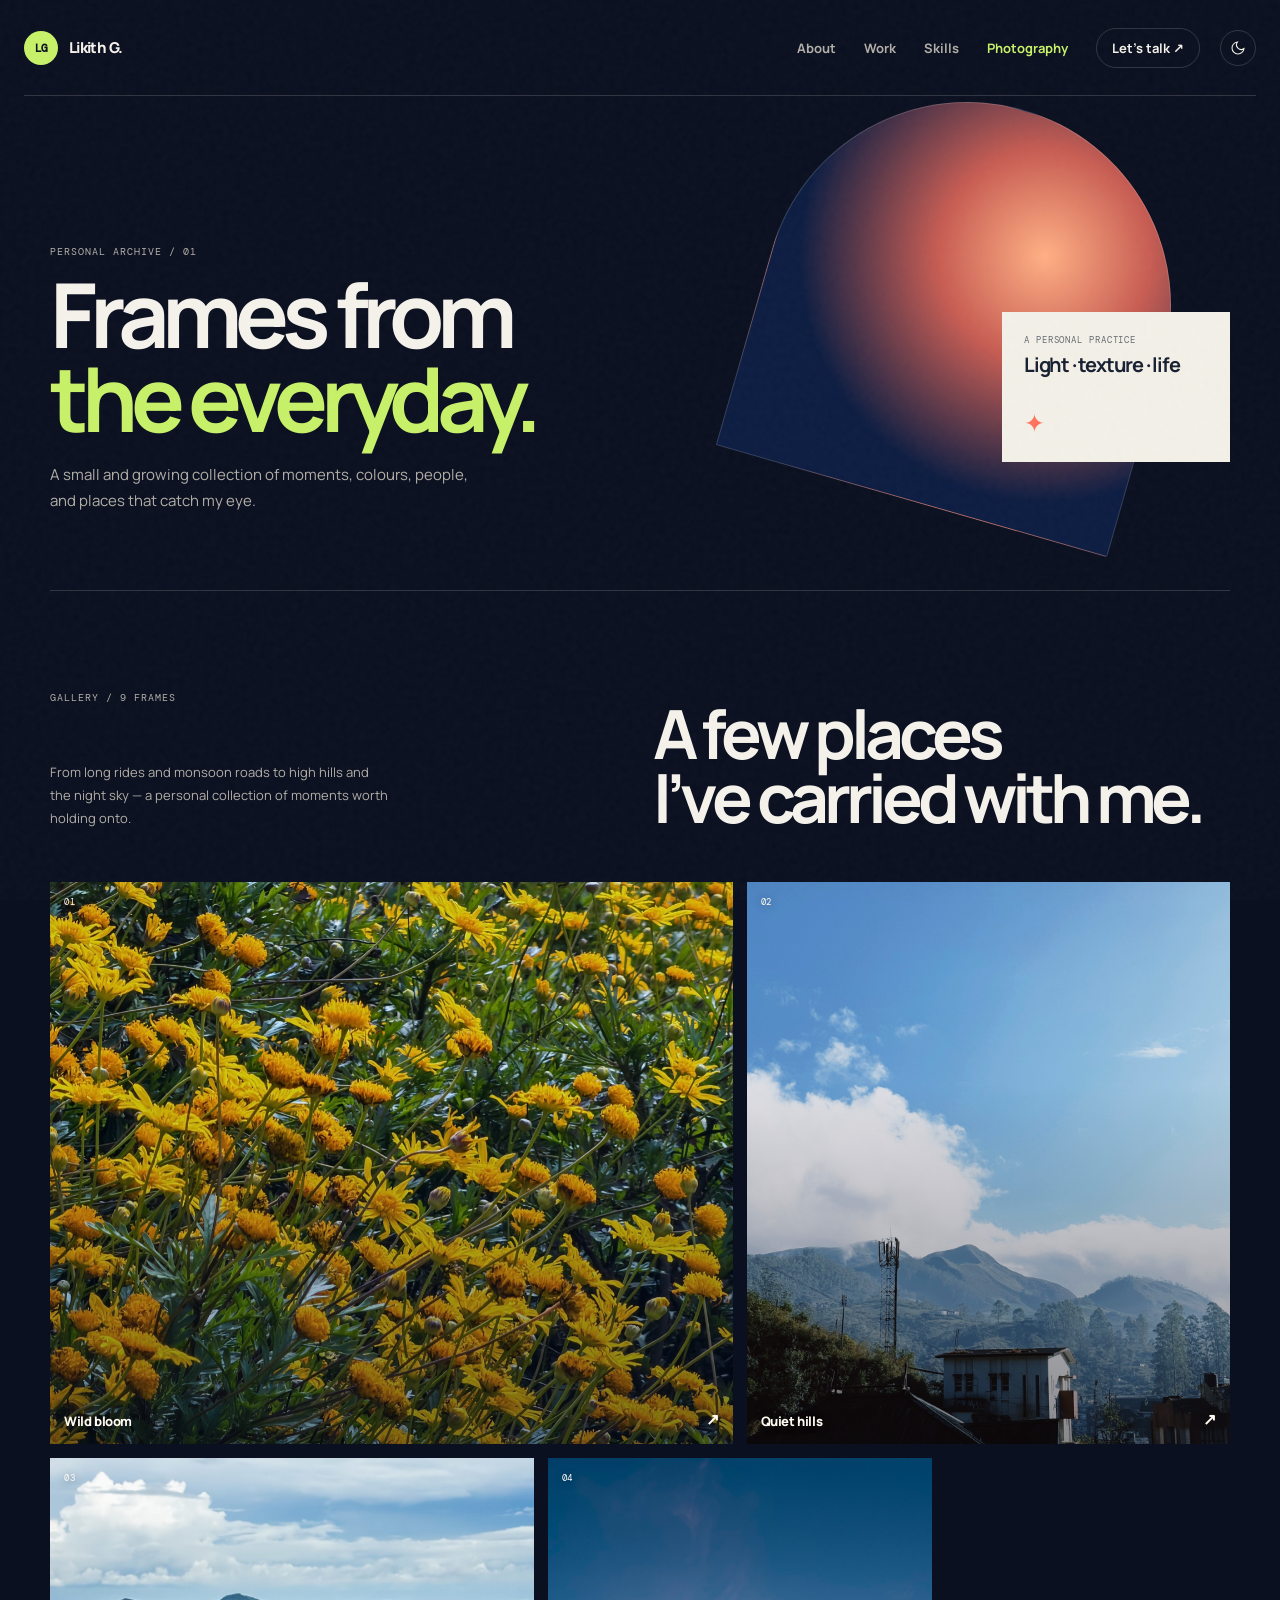
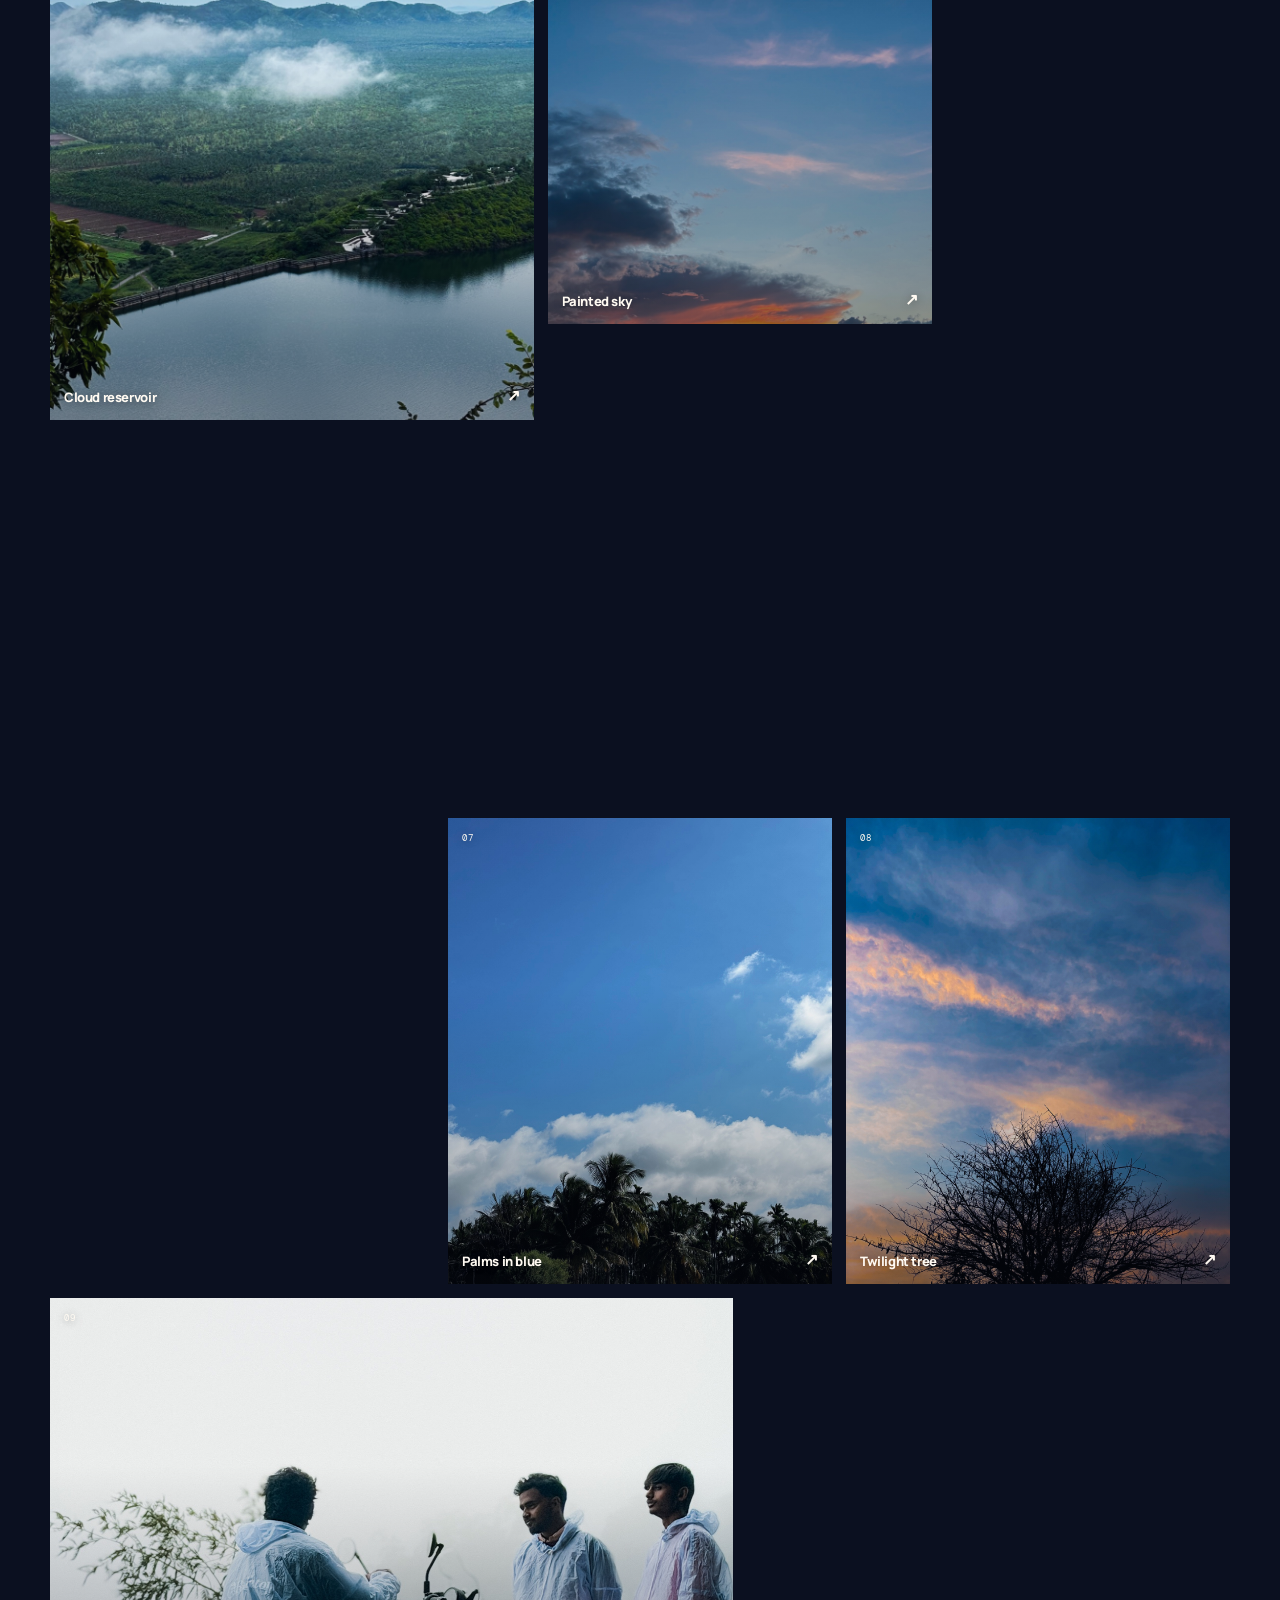
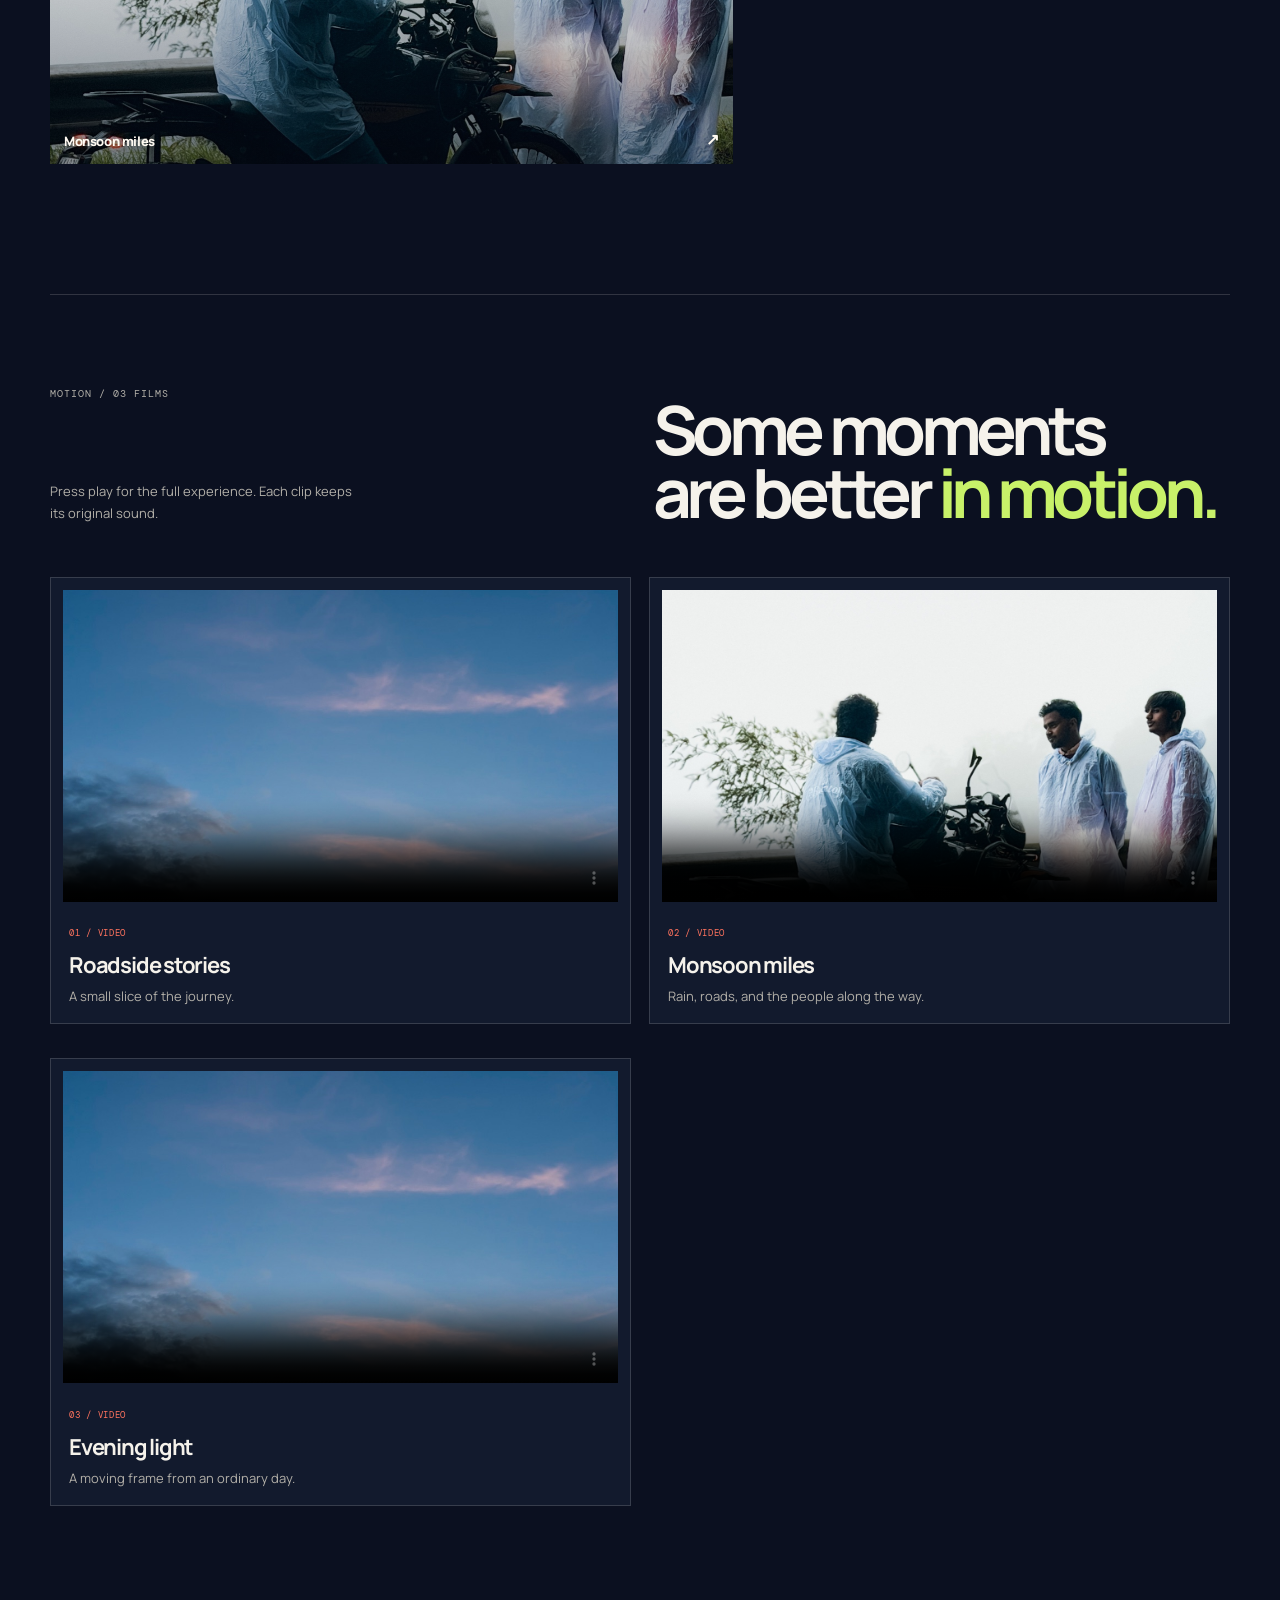
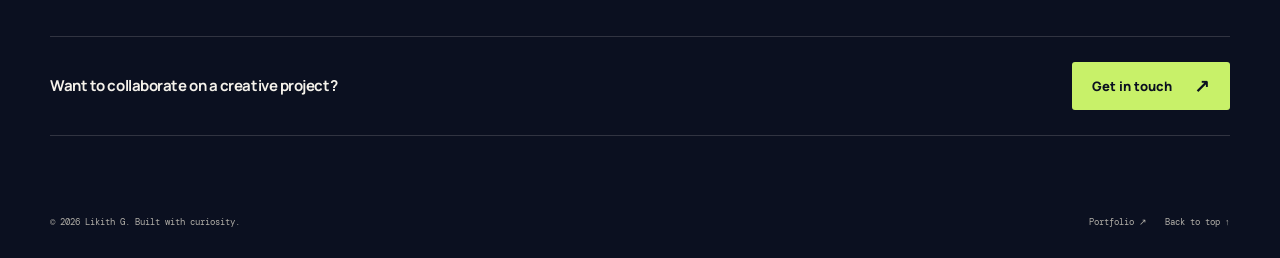
==== commit 3c52e773: "Updated Portofolio" ====
--- a/photography.html
+++ b/photography.html
@@ -31,20 +31,39 @@
       </section>
 
       <section class="gallery-section section-shell" aria-labelledby="gallery-title">
-        <div class="gallery-heading reveal"><p class="eyebrow">GALLERY / 12 FRAMES</p><h2 id="gallery-title">A few places<br />I’ve carried with me.</h2><p>From long rides and monsoon roads to high hills and the night sky — a personal collection of moments worth holding onto.</p></div>
+        <div class="gallery-heading reveal"><p class="eyebrow">GALLERY / 9 FRAMES</p><h2 id="gallery-title">A few places<br />I’ve carried with me.</h2><p>From long rides and monsoon roads to high hills and the night sky — a personal collection of moments worth holding onto.</p></div>
         <div class="gallery-grid photo-gallery" aria-label="Photography gallery">
-          <a class="photo-card photo-card-featured reveal" href="assets/photography/ride-at-dusk.jpg" target="_blank" rel="noopener noreferrer"><img src="assets/photography/ride-at-dusk.jpg" alt="Motorcycle silhouetted against a warm sunset" fetchpriority="high" /><span class="photo-index">01</span><span class="photo-caption">Ride at dusk <i>↗</i></span></a>
-          <a class="photo-card photo-card-tall reveal reveal-delay" href="assets/photography/mist-ride.jpg" target="_blank" rel="noopener noreferrer"><img src="assets/photography/mist-ride.jpg" alt="Motorcyclist pausing on a misty road" loading="lazy" /><span class="photo-index">02</span><span class="photo-caption">Fogbound <i>↗</i></span></a>
+          <a class="photo-card photo-card-featured reveal" href="assets/photography/golden-flowers.jpg" target="_blank" rel="noopener noreferrer"><img src="assets/photography/golden-flowers.jpg" alt="A field of golden yellow flowers" fetchpriority="high" /><span class="photo-index">01</span><span class="photo-caption">Wild bloom <i>↗</i></span></a>
+          <a class="photo-card photo-card-tall reveal reveal-delay" href="assets/photography/ooty-hills.jpg" target="_blank" rel="noopener noreferrer"><img src="assets/photography/ooty-hills.jpg" alt="Blue sky over green mountains in Ooty" loading="lazy" /><span class="photo-index">02</span><span class="photo-caption">Quiet hills <i>↗</i></span></a>
           <a class="photo-card photo-card-water reveal" href="assets/photography/mist-over-water.jpg" target="_blank" rel="noopener noreferrer"><img src="assets/photography/mist-over-water.jpg" alt="Misty valley and reservoir beneath storm clouds" loading="lazy" /><span class="photo-index">03</span><span class="photo-caption">Cloud reservoir <i>↗</i></span></a>
-          <a class="photo-card photo-card-flowers reveal reveal-delay" href="assets/photography/golden-flowers.jpg" target="_blank" rel="noopener noreferrer"><img src="assets/photography/golden-flowers.jpg" alt="A field of golden yellow flowers" loading="lazy" /><span class="photo-index">04</span><span class="photo-caption">Wild bloom <i>↗</i></span></a>
-          <a class="photo-card photo-card-sky reveal" href="assets/photography/painted-sky.jpg" target="_blank" rel="noopener noreferrer"><img src="assets/photography/painted-sky.jpg" alt="Orange sunset below a blue evening sky" loading="lazy" /><span class="photo-index">05</span><span class="photo-caption">Painted sky <i>↗</i></span></a>
-          <a class="photo-card photo-card-night reveal reveal-delay" href="assets/photography/night-portrait.jpg" target="_blank" rel="noopener noreferrer"><img src="assets/photography/night-portrait.jpg" alt="Person standing beneath a star-filled night sky" loading="lazy" /><span class="photo-index">06</span><span class="photo-caption">Night field <i>↗</i></span></a>
-          <a class="photo-card photo-card-hills reveal" href="assets/photography/ooty-hills.jpg" target="_blank" rel="noopener noreferrer"><img src="assets/photography/ooty-hills.jpg" alt="Blue sky over green mountains in Ooty" loading="lazy" /><span class="photo-index">07</span><span class="photo-caption">Quiet hills <i>↗</i></span></a>
-          <a class="photo-card photo-card-rain reveal reveal-delay" href="assets/photography/rainy-ride.jpg" target="_blank" rel="noopener noreferrer"><img src="assets/photography/rainy-ride.jpg" alt="Motorcycle parked beneath trees in the rain" loading="lazy" /><span class="photo-index">08</span><span class="photo-caption">After the rain <i>↗</i></span></a>
-          <a class="photo-card photo-card-palm reveal" href="assets/photography/palms-in-blue.jpg" target="_blank" rel="noopener noreferrer"><img src="assets/photography/palms-in-blue.jpg" alt="Palm trees against a rich blue sky" loading="lazy" /><span class="photo-index">09</span><span class="photo-caption">Palms in blue <i>↗</i></span></a>
-          <a class="photo-card photo-card-twilight reveal reveal-delay" href="assets/photography/twilight-tree.jpg" target="_blank" rel="noopener noreferrer"><img src="assets/photography/twilight-tree.jpg" alt="Tree silhouette beneath a glowing twilight sky" loading="lazy" /><span class="photo-index">10</span><span class="photo-caption">Twilight tree <i>↗</i></span></a>
-          <a class="photo-card photo-card-friends reveal" href="assets/photography/mist-ride-friends.jpg" target="_blank" rel="noopener noreferrer"><img src="assets/photography/mist-ride-friends.jpg" alt="Friends gathered around a motorcycle on a misty day" loading="lazy" /><span class="photo-index">11</span><span class="photo-caption">Monsoon miles <i>↗</i></span></a>
-          <a class="photo-card photo-card-milky reveal reveal-delay" href="assets/photography/milky-way-valley.jpg" target="_blank" rel="noopener noreferrer"><img src="assets/photography/milky-way-valley.jpg" alt="Star-filled sky above a green valley" loading="lazy" /><span class="photo-index">12</span><span class="photo-caption">Milky Way valley <i>↗</i></span></a>
+          <a class="photo-card photo-card-sky reveal" href="assets/photography/painted-sky.jpg" target="_blank" rel="noopener noreferrer"><img src="assets/photography/painted-sky.jpg" alt="Orange sunset below a blue evening sky" loading="lazy" /><span class="photo-index">04</span><span class="photo-caption">Painted sky <i>↗</i></span></a>
+          <a class="photo-card photo-card-hills reveal" href="assets/photography/mist-ride.jpg" target="_blank" rel="noopener noreferrer"><img src="assets/photography/mist-ride.jpg" alt="Motorcyclist pausing on a misty road" loading="lazy" /><span class="photo-index">05</span><span class="photo-caption">Fogbound <i>↗</i></span></a>
+          <a class="photo-card photo-card-rain reveal reveal-delay" href="assets/photography/rainy-ride.jpg" target="_blank" rel="noopener noreferrer"><img src="assets/photography/rainy-ride.jpg" alt="Motorcycle parked beneath trees in the rain" loading="lazy" /><span class="photo-index">06</span><span class="photo-caption">After the rain <i>↗</i></span></a>
+          <a class="photo-card photo-card-palm reveal" href="assets/photography/palms-in-blue.jpg" target="_blank" rel="noopener noreferrer"><img src="assets/photography/palms-in-blue.jpg" alt="Palm trees against a rich blue sky" loading="lazy" /><span class="photo-index">07</span><span class="photo-caption">Palms in blue <i>↗</i></span></a>
+          <a class="photo-card photo-card-twilight reveal reveal-delay" href="assets/photography/twilight-tree.jpg" target="_blank" rel="noopener noreferrer"><img src="assets/photography/twilight-tree.jpg" alt="Tree silhouette beneath a glowing twilight sky" loading="lazy" /><span class="photo-index">08</span><span class="photo-caption">Twilight tree <i>↗</i></span></a>
+          <a class="photo-card photo-card-friends reveal" href="assets/photography/mist-ride-friends.jpg" target="_blank" rel="noopener noreferrer"><img src="assets/photography/mist-ride-friends.jpg" alt="Friends gathered around a motorcycle on a misty day" loading="lazy" /><span class="photo-index">09</span><span class="photo-caption">Monsoon miles <i>↗</i></span></a>
+        </div>
+      </section>
+
+      <section class="films-section section-shell" aria-labelledby="films-title">
+        <div class="films-heading reveal">
+          <p class="eyebrow">MOTION / 03 FILMS</p>
+          <h2 id="films-title">Some moments<br />are better <em>in motion.</em></h2>
+          <p>Press play for the full experience. Each clip keeps its original sound.</p>
+        </div>
+        <div class="film-grid" aria-label="Video gallery">
+          <article class="film-card reveal">
+            <div class="film-player"><video controls preload="metadata" playsinline poster="assets/photography/painted-sky.jpg"><source src="assets/films/roadside-stories.mp4" type="video/mp4" />Your browser does not support this video.</video></div>
+            <div class="film-meta"><span>01 / VIDEO</span><h3>Roadside stories</h3><p>A small slice of the journey.</p></div>
+          </article>
+          <article class="film-card reveal reveal-delay">
+            <div class="film-player"><video controls preload="metadata" poster="assets/photography/mist-ride-friends.jpg"><source src="assets/films/monsoon-miles.mp4" type="video/mp4" />Your browser does not support this video.</video></div>
+            <div class="film-meta"><span>02 / VIDEO</span><h3>Monsoon miles</h3><p>Rain, roads, and the people along the way.</p></div>
+          </article>
+          <article class="film-card reveal">
+            <div class="film-player"><video controls preload="metadata" poster="assets/photography/painted-sky.jpg"><source src="assets/films/evening-light.mp4" type="video/mp4" />Your browser does not support this video.</video></div>
+            <div class="film-meta"><span>03 / VIDEO</span><h3>Evening light</h3><p>A moving frame from an ordinary day.</p></div>
+          </article>
         </div>
       </section>
 
--- a/styles.css
+++ b/styles.css
@@ -90,7 +90,8 @@
 /* photography */
 .photography-teaser { display: grid; grid-template-columns: 1fr 1fr; align-items: center; gap: clamp(45px, 10vw, 135px); padding: 130px 8%; border-top: 1px solid var(--line); }.photography-teaser-art { position: relative; height: 315px; background: #d8ecff; overflow: hidden; transform: rotate(-2deg); }.photography-teaser-art::after { content: ""; position: absolute; inset: auto -20% -42% auto; width: 245px; height: 245px; border-radius: 50%; background: #ff835f; }.polaroid { position: absolute; z-index: 2; width: 128px; height: 155px; padding: 12px; color: #132343; background: #fffaf1; box-shadow: 8px 12px 0 rgba(20,37,73,.12); font-family: var(--mono); font-size: 9px; }.polaroid i { display: block; height: 102px; margin-top: 9px; background: linear-gradient(145deg,#456e9d 0%,#a2c7e6 49%,#efc893 50%,#b86558 100%); }.polaroid-one { left: 15%; top: 42px; transform: rotate(-13deg); }.polaroid-two { left: 39%; top: 82px; transform: rotate(8deg); }.polaroid-two i { background: linear-gradient(160deg,#293c69,#5e7595 49%,#e3d7c4 50%,#eaa46e); }.polaroid-three { right: 10%; top: 39px; transform: rotate(18deg); }.polaroid-three i { background: linear-gradient(130deg,#5b3147,#df9d91 48%,#f6d06d 49%,#92a955); }.camera-mark { position: absolute; z-index: 4; right: 16px; bottom: 11px; color: #19376f; font-size: 60px; line-height: 1; }.photography-teaser-copy h2 { margin: 15px 0 19px; font-size: clamp(2.15rem,4vw,3.6rem); line-height: 1.02; letter-spacing: -.067em; }.photography-teaser-copy p:not(.eyebrow) { max-width: 430px; margin-bottom: 27px; color: var(--ink-muted); font-size: 14px; line-height: 1.75; }.photography-page .primary-nav > a.is-current { color: var(--lime); }
 .photo-page-hero { min-height: 590px; padding-top: 184px; display: flex; align-items: center; justify-content: space-between; gap: 55px; position: relative; }.photo-page-hero::after { content: ""; position: absolute; z-index: -1; top: 102px; right: 5%; width: min(37vw,405px); height: min(37vw,405px); border: 1px solid var(--line); border-radius: 50% 50% 2px 2px; background: radial-gradient(circle at 65% 33%, #ffb084, #c85d53 28%,#0d1d42 65%); transform: rotate(16deg); }.photo-page-hero h1 { margin: 14px 0 22px; font-size: clamp(3.4rem,7vw,6.4rem); line-height: .94; letter-spacing: -.08em; }.photo-page-hero h1 em { color: var(--lime); }.photo-page-hero p:not(.eyebrow) { max-width: 430px; color: var(--ink-muted); font-size: 15px; line-height: 1.75; }.photo-page-stat { width: 228px; padding: 22px; color: #172031; background: var(--paper); transform: rotate(-5deg); }.photo-page-stat strong { display: block; margin-top: 9px; font-size: 20px; line-height: 1.03; letter-spacing: -.06em; }.photo-page-stat i { display: block; margin-top: 30px; color: var(--coral); font-size: 25px; font-style: normal; }.gallery-section { padding-block: 100px 130px; border-top: 1px solid var(--line); }.gallery-heading { display: grid; grid-template-columns: 1fr 1fr; gap: 25px; margin-bottom: 52px; }.gallery-heading h2 { grid-row: span 2; margin: 11px 0 0; font-size: clamp(2.7rem,5.3vw,4.65rem); line-height: .94; letter-spacing: -.075em; }.gallery-heading p:not(.eyebrow) { max-width: 340px; align-self: end; margin: 0; color: var(--ink-muted); font-size: 13px; line-height: 1.75; }.gallery-grid { display: grid; grid-template-columns: repeat(12, 1fr); grid-auto-rows: 82px; gap: 14px; }.gallery-placeholder, .gallery-upload-note { position: relative; overflow: hidden; margin: 0; padding: 15px; color: #172031; }.gallery-placeholder span { position: relative; z-index: 2; font-family: var(--mono); font-size: 10px; }.gallery-placeholder figcaption { position: absolute; z-index: 2; bottom: 15px; left: 15px; font-size: 13px; font-weight: 800; letter-spacing: -.03em; }.gallery-placeholder small { position: absolute; z-index: 2; right: 15px; bottom: 15px; font-family: var(--mono); font-size: 8px; }.gallery-placeholder::after { content: ""; position: absolute; inset: 0; mix-blend-mode: multiply; background: radial-gradient(circle at 52% 33%, rgba(255,255,255,.3),transparent 18%),linear-gradient(110deg,rgba(4,15,45,.06),rgba(4,15,45,.3)); }.gallery-tall { grid-column: span 4; grid-row: span 5; background: linear-gradient(135deg,#66749e,#9bbad2 49%,#efd9b5 50%,#445f6d); }.gallery-sun { grid-column: span 8; grid-row: span 3; background: linear-gradient(125deg,#223b70,#f08463 49%,#ffcb7b 50%,#f3e9cf); }.gallery-wide { grid-column: span 7; grid-row: span 4; background: linear-gradient(145deg,#a7987e,#e3cf9e 25%,#547a70 27%,#193e48 72%,#b6dce6); }.gallery-film { grid-column: span 5; grid-row: span 4; color: #e8ecec; background: linear-gradient(125deg,#121c36,#264159 47%,#75877e 48%,#ecb982); }.gallery-upload-note { grid-column: span 5; grid-row: span 3; display: flex; flex-direction: column; justify-content: space-between; color: var(--paper-ink); background: var(--paper); transition: transform .25s; }.gallery-upload-note:hover { transform: translateY(-4px); }.gallery-upload-note strong { font-size: 21px; line-height: .95; letter-spacing: -.06em; }.gallery-upload-note strong b { color: var(--coral); }.round-arrow { position: absolute; right: 15px; bottom: 15px; display: grid; width: 31px; height: 31px; place-items: center; border: 1px solid currentColor; border-radius: 50%; }.photo-page-footer { display: flex; justify-content: space-between; align-items: center; gap: 20px; margin-bottom: 80px; padding: 25px 0; border-top: 1px solid var(--line); border-bottom: 1px solid var(--line); }.photo-page-footer p { margin: 0; font-size: 15px; font-weight: 700; letter-spacing: -.03em; }
-.photo-gallery { grid-auto-flow: dense; }.photo-card { position: relative; display: block; min-height: 80px; overflow: hidden; background: var(--ground-soft); }.photo-card img { width: 100%; height: 100%; object-fit: cover; transition: transform .55s cubic-bezier(.2,.8,.2,1), filter .45s; }.photo-card::after { content: ""; position: absolute; inset: 0; background: linear-gradient(180deg,rgba(5,10,23,.04) 36%,rgba(5,10,23,.72) 100%); pointer-events: none; }.photo-card:hover img { transform: scale(1.055); filter: saturate(1.08); }.photo-index, .photo-caption { position: absolute; z-index: 2; color: #fffaf2; text-shadow: 0 1px 8px rgba(0,0,0,.35); }.photo-index { top: 14px; left: 14px; font-family: var(--mono); font-size: 9px; letter-spacing: .08em; }.photo-caption { bottom: 14px; left: 14px; right: 14px; display: flex; justify-content: space-between; align-items: end; font-size: 13px; font-weight: 800; letter-spacing: -.03em; }.photo-caption i { font-family: var(--mono); font-size: 16px; font-style: normal; }.photo-card-featured { grid-column: span 7; grid-row: span 6; }.photo-card-tall { grid-column: span 5; grid-row: span 6; }.photo-card-water { grid-column: span 5; grid-row: span 6; }.photo-card-flowers { grid-column: span 7; grid-row: span 4; }.photo-card-sky { grid-column: span 4; grid-row: span 5; }.photo-card-night { grid-column: span 4; grid-row: span 5; }.photo-card-hills { grid-column: span 4; grid-row: span 5; }.photo-card-rain { grid-column: span 4; grid-row: span 6; }.photo-card-palm { grid-column: span 4; grid-row: span 5; }.photo-card-twilight { grid-column: span 4; grid-row: span 5; }.photo-card-friends { grid-column: span 7; grid-row: span 5; }.photo-card-milky { grid-column: span 5; grid-row: span 5; }.photo-card-milky img { object-position: 50% 53%; }
+.photo-gallery { grid-auto-flow: dense; }.photo-card { position: relative; display: block; min-height: 80px; overflow: hidden; background: var(--ground-soft); }.photo-card img { width: 100%; height: 100%; object-fit: cover; transition: transform .55s cubic-bezier(.2,.8,.2,1), filter .45s; }.photo-card::after { content: ""; position: absolute; inset: 0; background: linear-gradient(180deg,rgba(5,10,23,.02) 36%,rgba(5,10,23,.42) 100%); pointer-events: none; }.photo-card:hover img { transform: scale(1.055); filter: saturate(1.08); }.photo-index, .photo-caption { position: absolute; z-index: 2; color: #fffaf2; text-shadow: 0 1px 8px rgba(0,0,0,.35); }.photo-index { top: 14px; left: 14px; font-family: var(--mono); font-size: 9px; letter-spacing: .08em; }.photo-caption { bottom: 14px; left: 14px; right: 14px; display: flex; justify-content: space-between; align-items: end; font-size: 13px; font-weight: 800; letter-spacing: -.03em; }.photo-caption i { font-family: var(--mono); font-size: 16px; font-style: normal; }.photo-card-featured { grid-column: span 7; grid-row: span 6; }.photo-card-tall { grid-column: span 5; grid-row: span 6; }.photo-card-water { grid-column: span 5; grid-row: span 6; }.photo-card-flowers { grid-column: span 7; grid-row: span 4; }.photo-card-sky { grid-column: span 4; grid-row: span 5; }.photo-card-night { grid-column: span 4; grid-row: span 5; }.photo-card-hills { grid-column: span 4; grid-row: span 5; }.photo-card-rain { grid-column: span 4; grid-row: span 6; }.photo-card-palm { grid-column: span 4; grid-row: span 5; }.photo-card-twilight { grid-column: span 4; grid-row: span 5; }.photo-card-friends { grid-column: span 7; grid-row: span 5; }.photo-card-milky { grid-column: span 5; grid-row: span 5; }.photo-card-milky img { object-position: 50% 53%; }
+.photography-teaser-art .polaroid { margin: 0; }.polaroid span { display: block; position: relative; z-index: 1; }.polaroid img { display: block; width: 100%; height: 102px; margin-top: 9px; object-fit: cover; }.films-section { padding-bottom: 130px; border-top: 1px solid var(--line); }.films-heading { display: grid; grid-template-columns: 1fr 1fr; gap: 25px; padding: 92px 0 52px; }.films-heading h2 { grid-row: span 2; margin: 11px 0 0; font-size: clamp(2.7rem,5.3vw,4.65rem); line-height: .94; letter-spacing: -.075em; }.films-heading h2 em { color: var(--lime); }.films-heading p:not(.eyebrow) { max-width: 310px; align-self: end; margin: 0; color: var(--ink-muted); font-size: 13px; line-height: 1.75; }.film-grid { display: grid; grid-template-columns: repeat(2,minmax(0,1fr)); gap: 34px 18px; }.film-card { padding: 12px; background: var(--ground-soft); border: 1px solid var(--line); }.film-player { overflow: hidden; aspect-ratio: 16 / 10; background: #090d18; }.film-player video { display: block; width: 100%; height: 100%; object-fit: cover; background: #090d18; }.film-meta { padding: 17px 6px 5px; }.film-meta span { color: var(--coral); font-family: var(--mono); font-size: 9px; letter-spacing: .08em; }.film-meta h3 { margin: 9px 0 6px; font-size: 22px; letter-spacing: -.055em; }.film-meta p { margin: 0; color: var(--ink-muted); font-size: 13px; line-height: 1.55; }
 
 /* contact/footer */
 .contact { padding: 10px 0 82px; }.contact-card { display: grid; grid-template-columns: 1fr auto; gap: 40px; padding: 68px clamp(28px, 7vw, 84px); color: var(--paper-ink); background: var(--paper); border-radius: 5px; }.contact .eyebrow { color: inherit; opacity: .58; }.contact h2 { margin: 16px 0 18px; font-size: clamp(2.4rem, 4.8vw, 4.1rem); line-height: 1; letter-spacing: -.07em; }.contact h2 em { color: var(--coral); }.contact-copy { max-width: 510px; margin: 0; font-size: 14px; line-height: 1.75; opacity: .7; }.contact-actions { align-self: end; display: flex; flex-direction: column; align-items: flex-start; gap: 13px; }.button-light { color: var(--ink); background: var(--ground); }.copy-email { cursor: pointer; padding: 0 0 4px; color: inherit; background: transparent; border: 0; border-bottom: 1px solid currentColor; font-family: var(--mono); font-size: 10px; opacity: .76; }.copy-status { height: 13px; font-family: var(--mono); font-size: 9px; opacity: .7; }.site-footer { display: flex; justify-content: space-between; gap: 18px; padding-bottom: 30px; color: var(--ink-muted); font-family: var(--mono); font-size: 9px; }.site-footer p { margin: 0; }.site-footer div { display: flex; gap: 18px; }
@@ -100,4 +101,10 @@
 @media (max-width: 820px) { .nav-shell { min-height: 78px; }.nav-toggle { z-index: 12; display: grid; gap: 5px; width: 36px; height: 36px; padding: 9px; cursor: pointer; border: 1px solid var(--line); border-radius: 50%; background: transparent; }.nav-toggle span { height: 1px; width: 100%; background: currentColor; transition: transform .2s; }.nav-toggle.is-open span:first-child { transform: translateY(3px) rotate(45deg); }.nav-toggle.is-open span:last-child { transform: translateY(-3px) rotate(-45deg); }.primary-nav { position: fixed; z-index: 10; inset: 0; display: flex; flex-direction: column; justify-content: center; gap: 28px; background: var(--ground); transform: translateX(100%); transition: transform .3s; }.primary-nav.is-open { transform: translateX(0); }.primary-nav > a:not(.nav-contact) { font-size: 25px; color: var(--ink); }.theme-toggle { margin-left: auto; margin-right: 3px; }.hero { min-height: unset; grid-template-columns: 1fr; padding-top: 152px; padding-bottom: 80px; gap: 46px; }.hero-visual { justify-self: center; transform: scale(.93); transform-origin: center top; margin-bottom: -28px; }.about { grid-template-columns: 1fr; gap: 42px; }.work-header { align-items: start; flex-direction: column; }.contact-card { grid-template-columns: 1fr; }.contact-actions { align-self: start; }.projects-grid { gap: 45px 18px; }.project-card-wide { gap: 20px; }.skill-columns { grid-template-columns: 1fr; }.skill-group, .skill-group + .skill-group { min-height: auto; padding: 24px 0; border-right: 0; border-bottom: 1px solid var(--line); }.skill-group h3 { margin-top: 18px; }.photography-teaser { grid-template-columns: 1fr; padding-inline: 0; }.photography-teaser-art { max-width: 500px; width: 100%; }.photo-page-hero { min-height: 630px; padding-top: 156px; align-items: start; flex-direction: column; justify-content: center; }.photo-page-hero::after { top: 125px; right: -30px; width: 270px; height: 270px; opacity: .62; }.photo-page-stat { align-self: end; margin-right: 7%; }.gallery-heading { grid-template-columns: 1fr; }.gallery-heading h2 { grid-row: auto; }.gallery-heading p:not(.eyebrow) { margin-top: 6px; }.gallery-grid { grid-auto-rows: 75px; }.photo-page-footer { margin-bottom: 55px; } }
 @media (max-width: 580px) { .section-shell, .nav-shell { width: min(100% - 32px, 1180px); }.brand-name { display: none; }.hero { padding-inline: 0; }.hero h1 { font-size: clamp(2.8rem, 14vw, 4.1rem); }.hero-intro { font-size: 15px; }.hero-actions { gap: 20px; }.hero-socials { margin-top: 43px; }.hero-visual { height: 420px; transform: scale(.83); margin: -20px -28px -72px; }.ticker-track { gap: 18px; }.about, .work, .skills { padding-block: 92px; }.about-facts { grid-template-columns: 1fr; }.project-filters { width: 100%; }.filter-button { flex: 1; padding-inline: 2px; }.projects-grid { grid-template-columns: 1fr; }.project-card-wide { grid-column: auto; grid-template-columns: 1fr; }.project-art { height: 290px; }.art-rice { height: 270px; }.bookstore-copy b { font-size: 40px; }.book-stack { transform: scale(.78) rotate(12deg); transform-origin: top right; right: 4px; }.contact { padding-bottom: 55px; }.contact-card { padding: 42px 24px; }.site-footer { flex-direction: column; }.site-footer div { flex-wrap: wrap; gap: 12px 18px; }.photography-teaser { padding-block: 80px; }.photography-teaser-art { height: 260px; }.polaroid { transform: scale(.78) !important; transform-origin: top left; }.polaroid-one { left: 5%; }.polaroid-two { left: 31%; }.polaroid-three { right: -12%; }.photo-page-hero { min-height: 550px; }.photo-page-hero h1 { font-size: clamp(3.2rem,16vw,4.6rem); }.photo-page-stat { width: 185px; padding: 17px; }.photo-page-stat strong { font-size: 17px; }.gallery-section { padding-block: 75px; }.gallery-grid { grid-template-columns: repeat(2,1fr); grid-auto-rows: 104px; }.gallery-tall { grid-column: span 1; grid-row: span 3; }.gallery-sun { grid-column: span 1; grid-row: span 2; }.gallery-wide { grid-column: span 2; grid-row: span 2; }.gallery-film, .gallery-upload-note { grid-column: span 1; grid-row: span 2; }.photo-page-footer { align-items: start; flex-direction: column; } }
 @media (max-width: 580px) { .photo-gallery { grid-auto-rows: 110px; }.photo-card-featured, .photo-card-flowers, .photo-card-hills, .photo-card-friends, .photo-card-milky { grid-column: span 2; }.photo-card-featured, .photo-card-hills, .photo-card-milky { grid-row: span 3; }.photo-card-flowers, .photo-card-friends { grid-row: span 2; }.photo-card-tall, .photo-card-water, .photo-card-rain { grid-column: span 1; grid-row: span 3; }.photo-card-sky, .photo-card-night, .photo-card-palm, .photo-card-twilight { grid-column: span 1; grid-row: span 2; } }
+@media (max-width: 820px) { .films-heading { grid-template-columns: 1fr; }.films-heading h2 { grid-row: auto; }.films-heading p:not(.eyebrow) { margin-top: 6px; } }
+@media (max-width: 580px) { .films-section { padding-bottom: 75px; }.films-heading { padding: 75px 0 40px; }.film-grid { grid-template-columns: 1fr; gap: 25px; }.film-card { padding: 9px; }.film-meta { padding: 15px 5px 6px; } }
+.film-player { position: relative; aspect-ratio: 16 / 9; }
+.photo-card-stars { grid-column: span 6; grid-row: span 5; }
+.photo-card-stars img { object-position: 50% 48%; }
+@media (max-width: 580px) { .photo-card-stars { grid-column: span 2; grid-row: span 1; } }
 @media (prefers-reduced-motion: reduce) { html { scroll-behavior: auto; }.ticker-track { animation: none; }.reveal { opacity: 1; transform: none; transition: none; } }
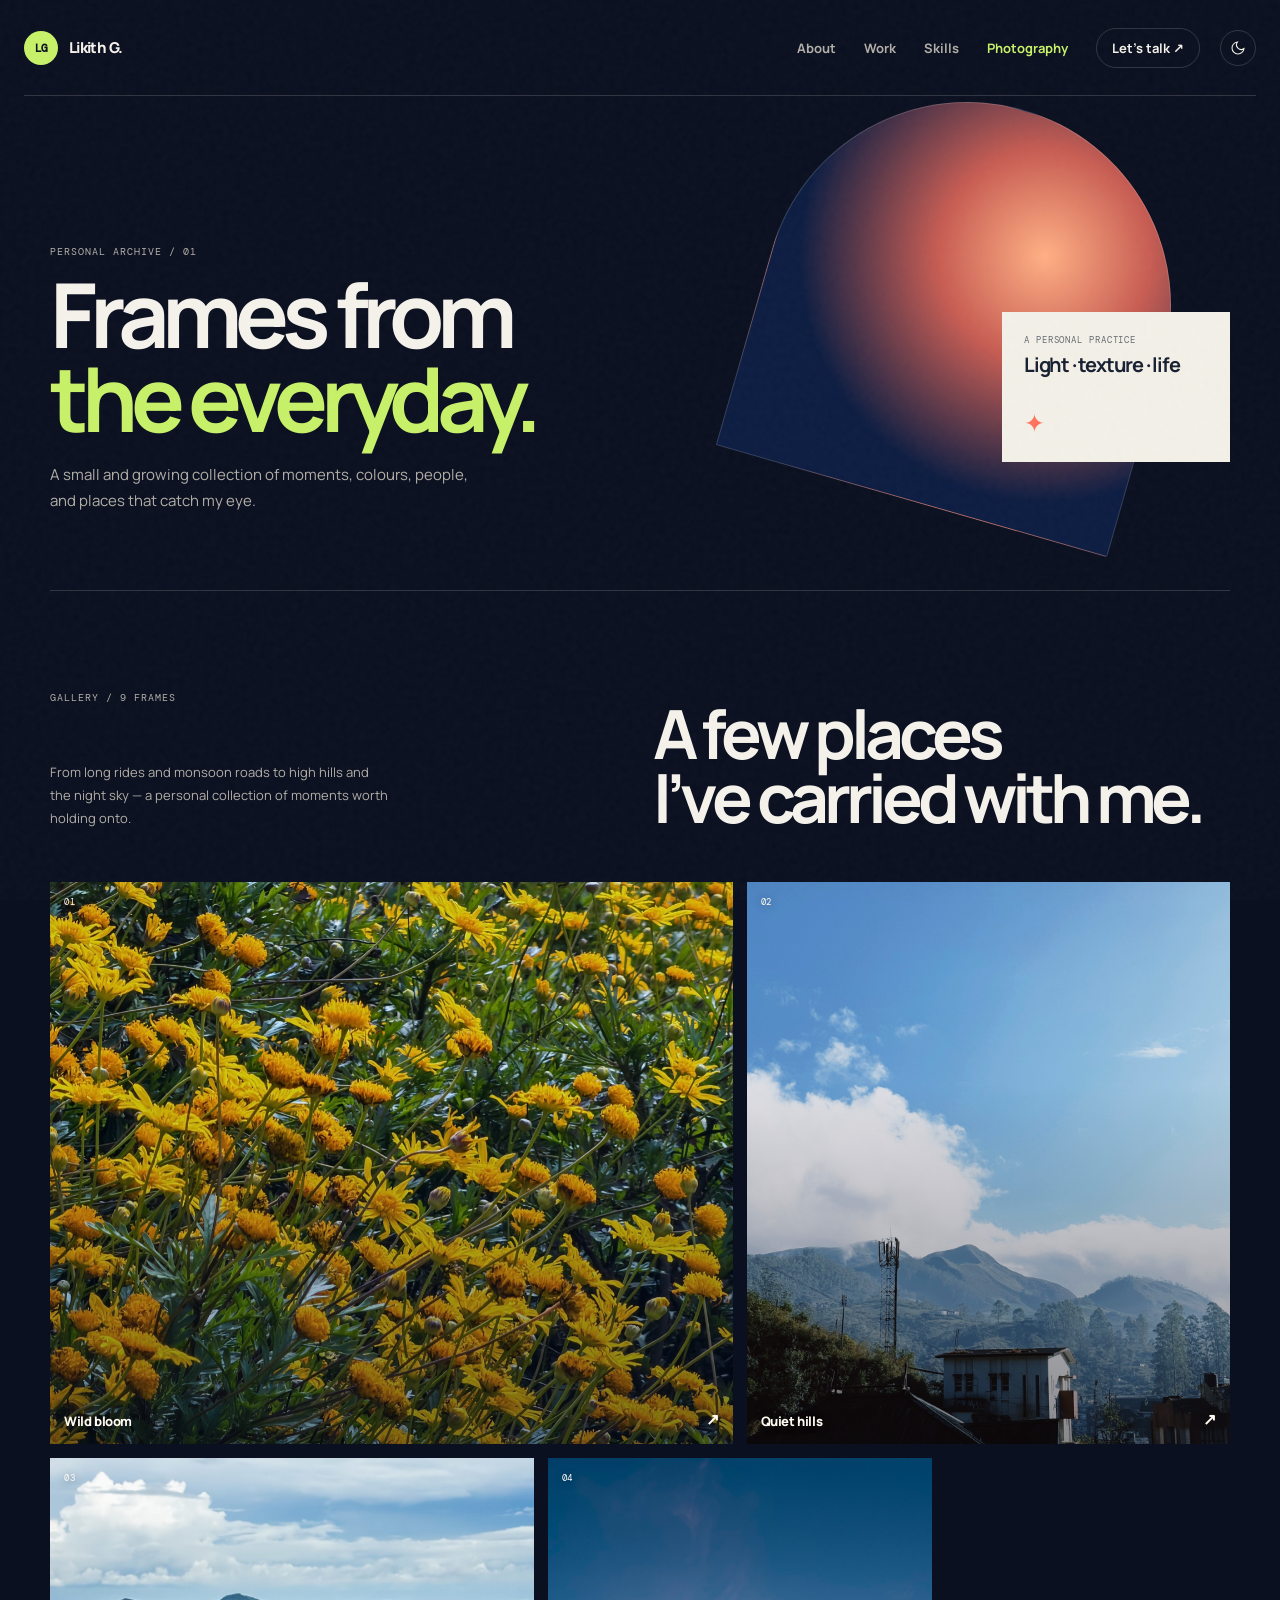
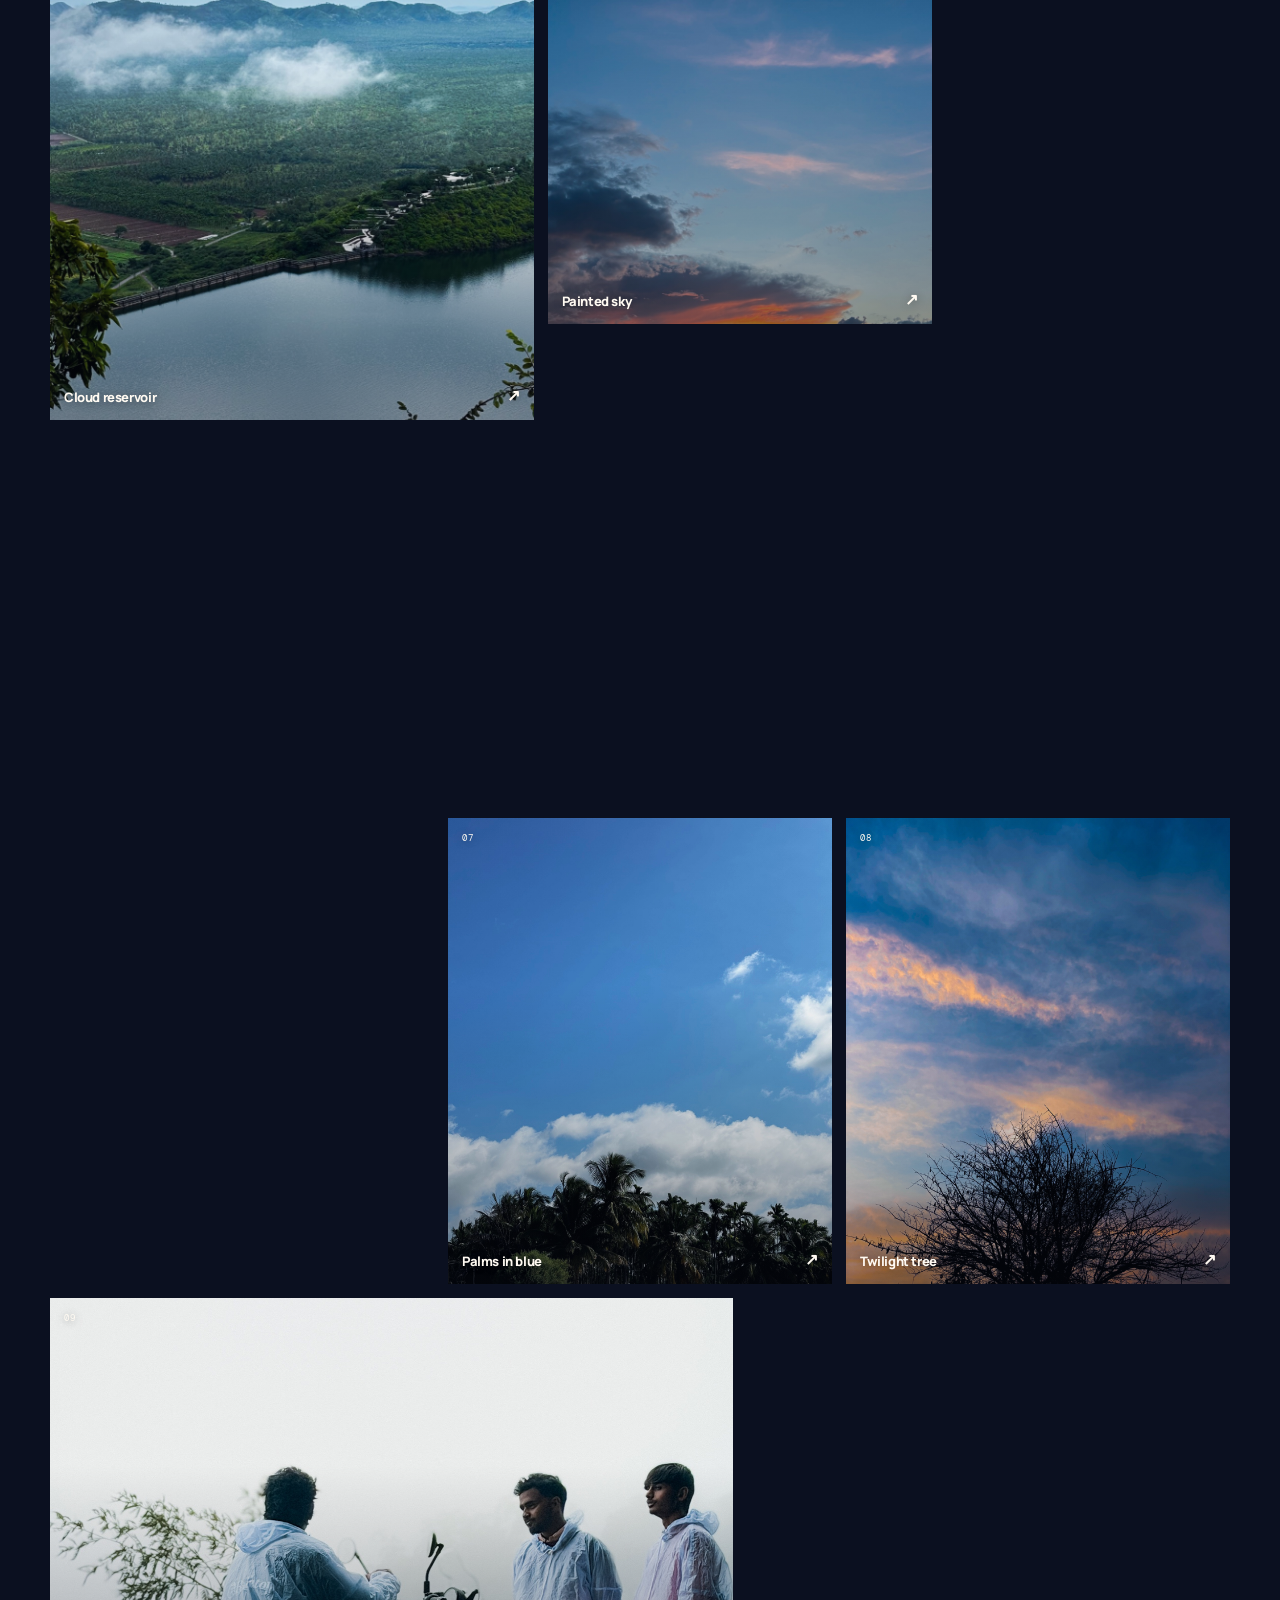
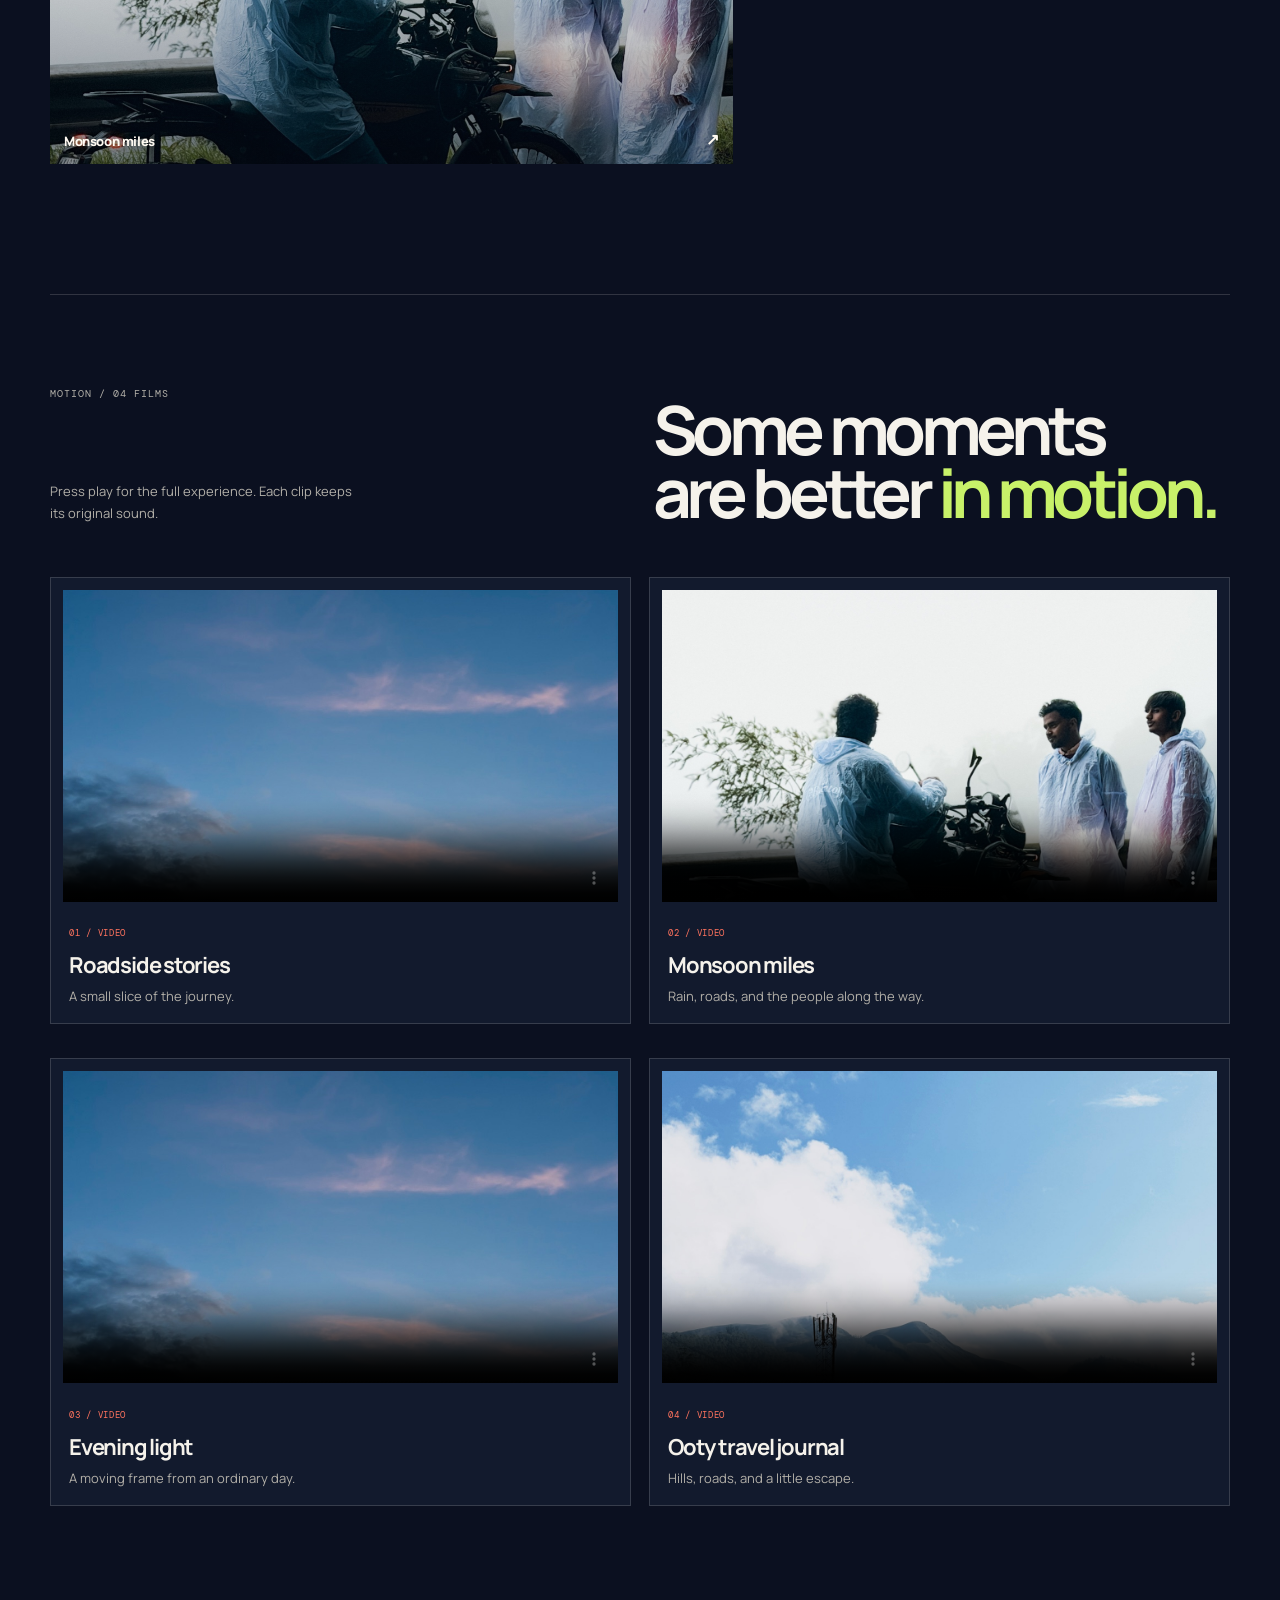
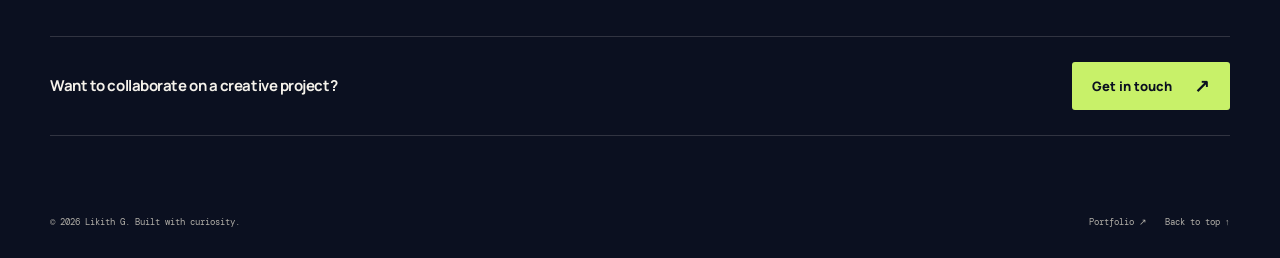
==== commit bda98bd3: "add fourth ooty travel video" ====
--- a/photography.html
+++ b/photography.html
@@ -47,7 +47,7 @@
 
       <section class="films-section section-shell" aria-labelledby="films-title">
         <div class="films-heading reveal">
-          <p class="eyebrow">MOTION / 03 FILMS</p>
+          <p class="eyebrow">MOTION / 04 FILMS</p>
           <h2 id="films-title">Some moments<br />are better <em>in motion.</em></h2>
           <p>Press play for the full experience. Each clip keeps its original sound.</p>
         </div>
@@ -64,6 +64,10 @@
             <div class="film-player"><video controls preload="metadata" poster="assets/photography/painted-sky.jpg"><source src="assets/films/evening-light.mp4" type="video/mp4" />Your browser does not support this video.</video></div>
             <div class="film-meta"><span>03 / VIDEO</span><h3>Evening light</h3><p>A moving frame from an ordinary day.</p></div>
           </article>
+          <article class="film-card reveal reveal-delay">
+            <div class="film-player"><video controls preload="metadata" playsinline poster="assets/photography/ooty-hills.jpg"><source src="assets/films/ooty-travel.mp4" type="video/mp4" />Your browser does not support this video.</video></div>
+            <div class="film-meta"><span>04 / VIDEO</span><h3>Ooty travel journal</h3><p>Hills, roads, and a little escape.</p></div>
+          </article>
         </div>
       </section>
 
